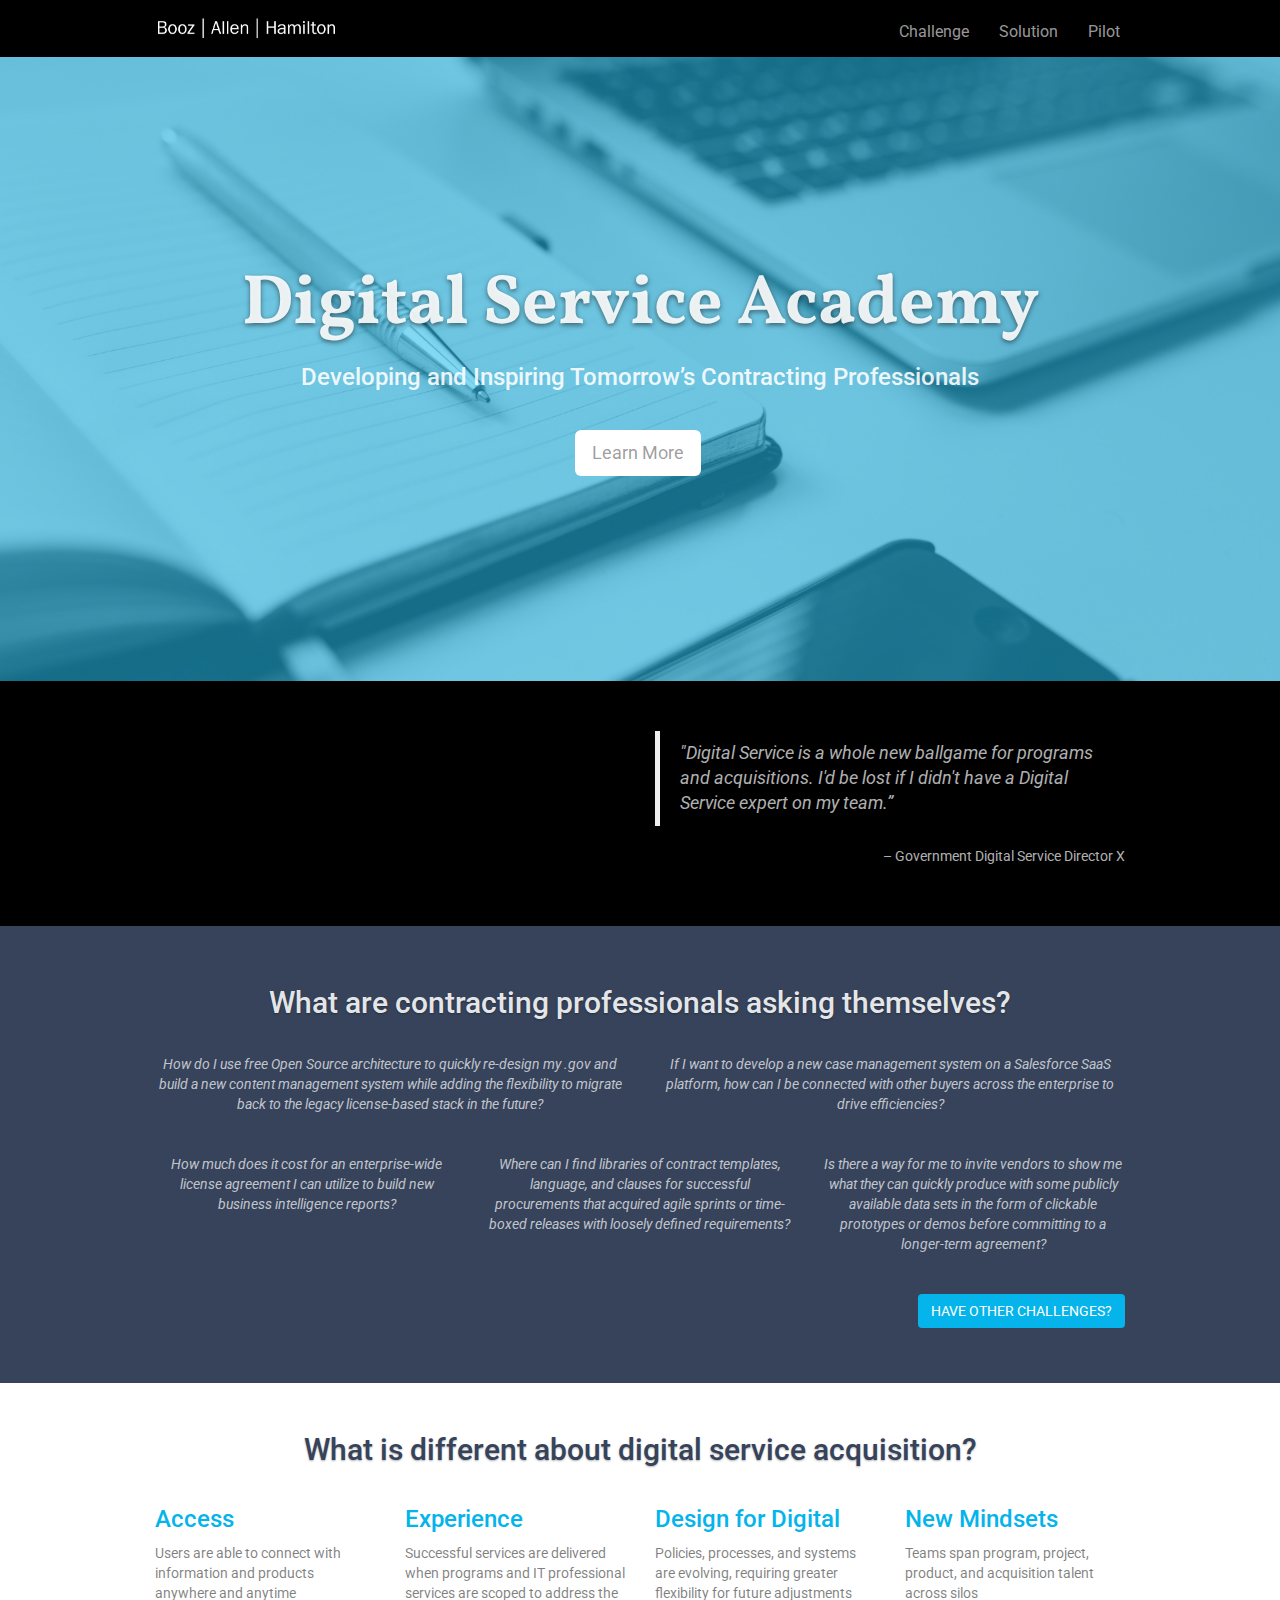
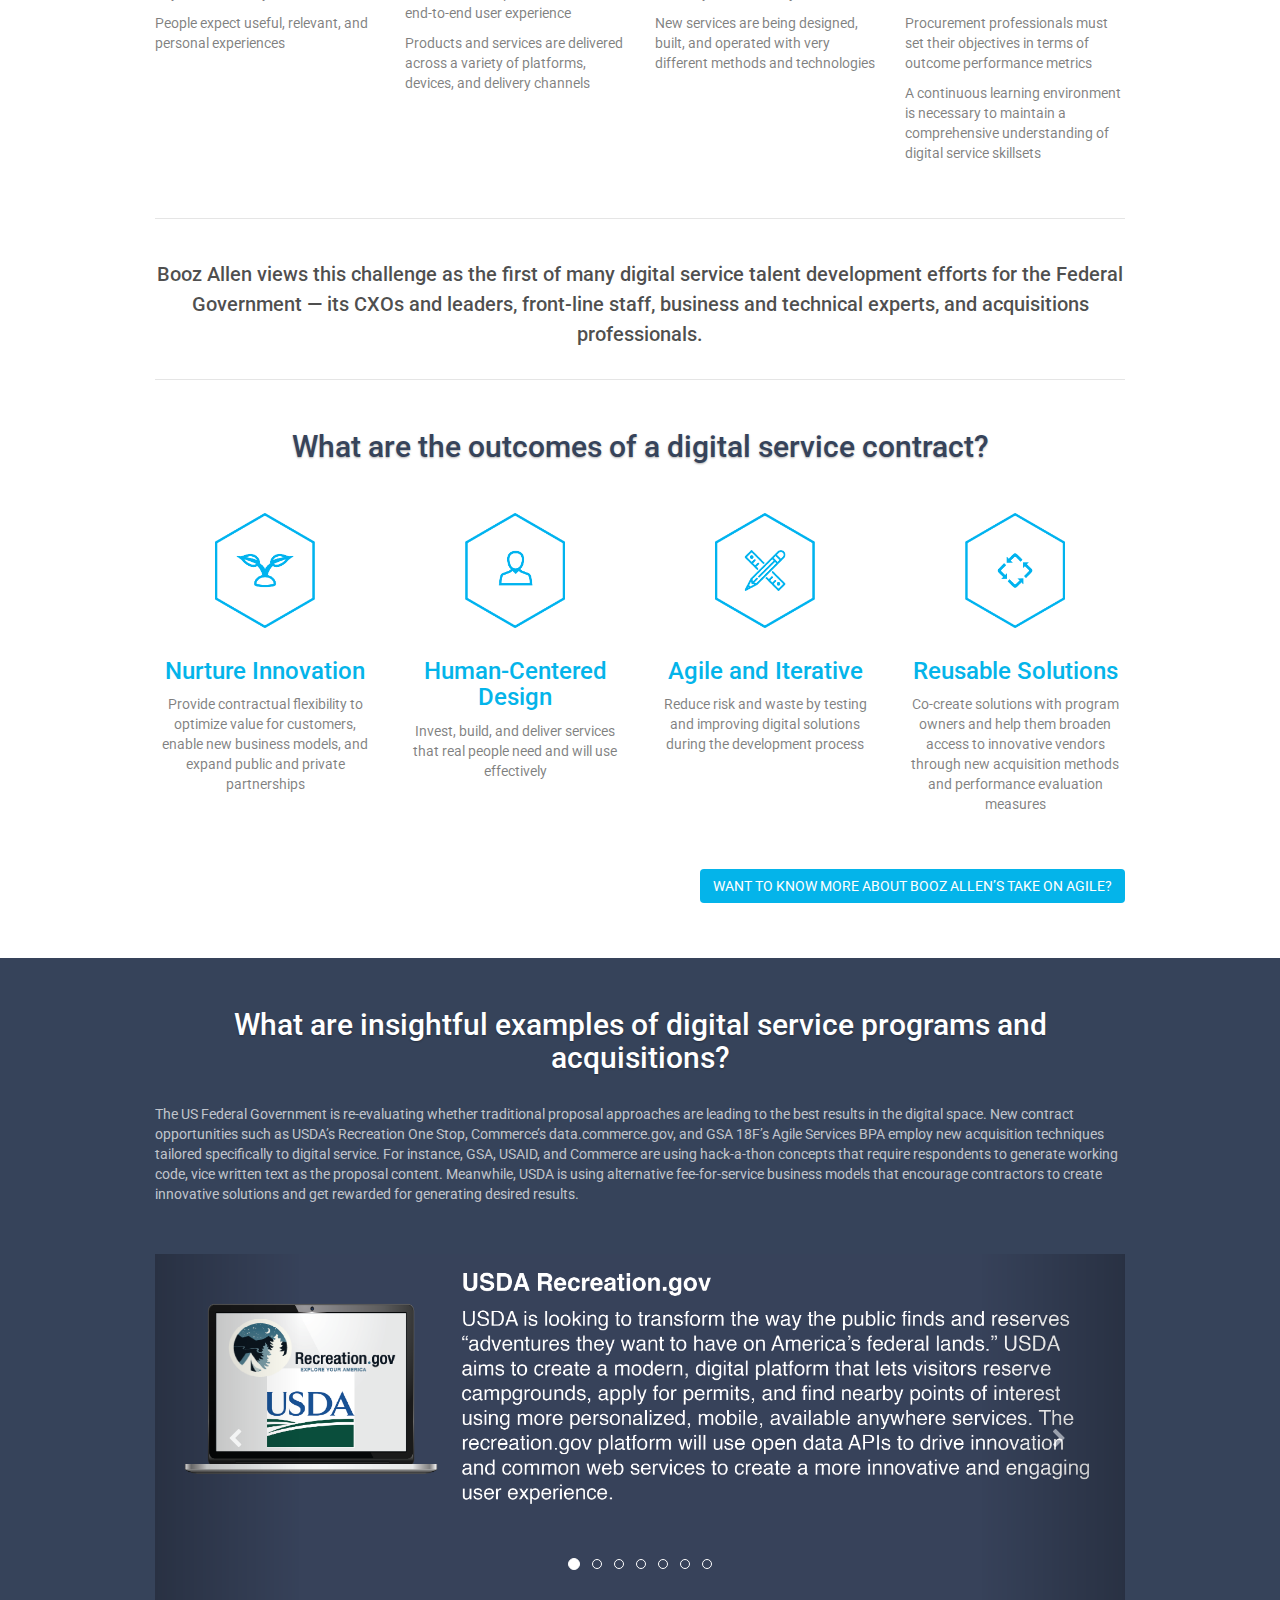
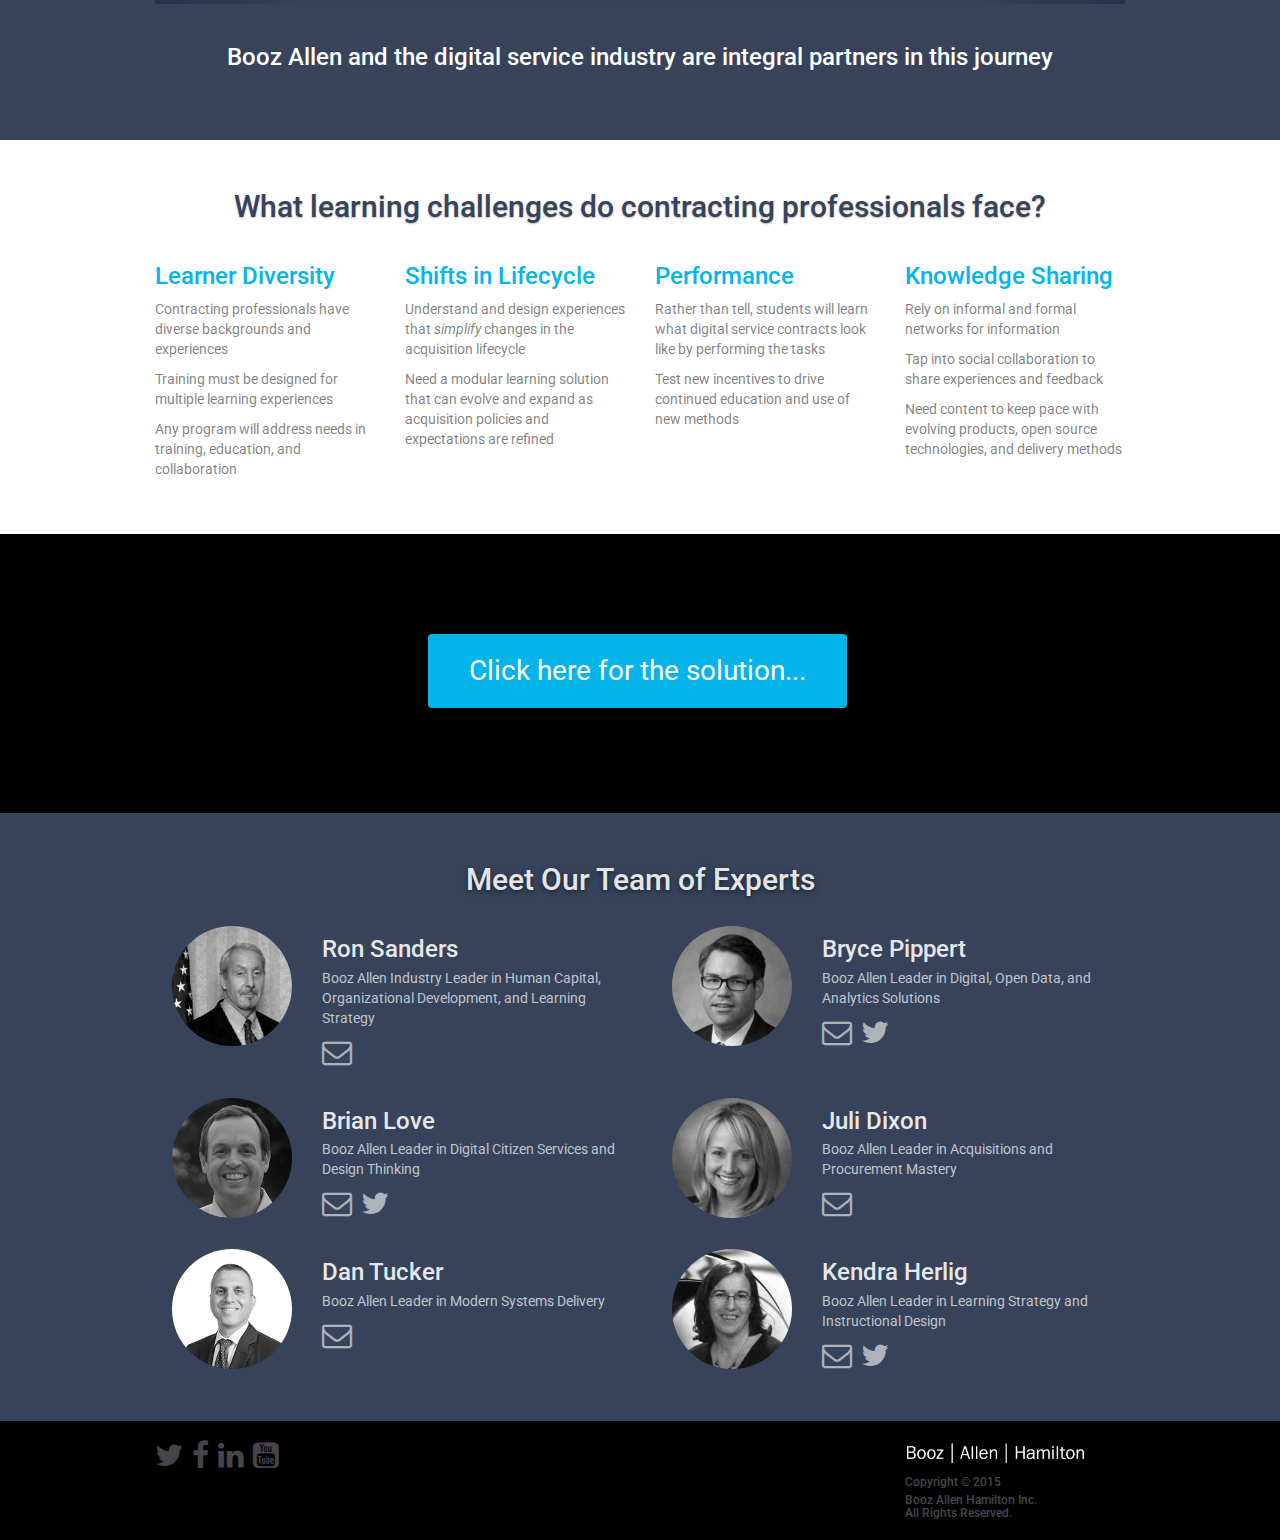
==== index.html @ 26b8531f "initial site upload" ====
<!doctype html>
<html>
<head>
    <meta charset="utf-8">
    <meta name="keywords" content="">
    <meta name="description" content="">
    <link rel="shortcut icon" type="image/png" href="favicon.png" />
    <meta name="viewport" content="width=device-width, initial-scale=1, user-scalable=0">
    <link rel="stylesheet" type="text/css" href="./css/bootstrap.css">
    <link rel="stylesheet" id="ppstyle" type="text/css" href="style.css">
    <link rel='stylesheet' href='./css/font-awesome.min.css'/><link href='http://fonts.googleapis.com/css?family=Roboto&subset=latin,latin-ext' rel='stylesheet' type='text/css'>
<link href='http://fonts.googleapis.com/css?family=Vollkorn&subset=latin,latin-ext' rel='stylesheet' type='text/css'>
    <script src="./js/jquery-2.1.0.min.js"></script>
    <script src="./js/bootstrap.js"></script>
    <script src="./js/blocs.js"></script>
    
    <title>Digital Academy_V11 - Digital Academy</title>
</head>
<body>
<!-- Main container -->
<div class="page-container">
    <!-- Navigation Bloc --><div class="bloc bgc-black d-bloc" id="nav-bloc">
	<div class="container">
		<nav class="navbar row">
			<div class="navbar-header">
				<a class="navbar-brand" href="index.html"><img src="img/booz-allen-logo.png" height="25px" /></a>
				<button id="nav-toggle" type="button" class="ui-navbar-toggle navbar-toggle" data-toggle="collapse" data-target=".navbar-1">
					<span class="sr-only">Toggle navigation</span><span class="icon-bar"></span><span class="icon-bar"></span><span class="icon-bar"></span>
				</button>
			</div>
			<div class="collapse navbar-collapse navbar-1">
				<ul class="site-navigation nav navbar-nav">
					<li>
						<a href="index.html">Challenge</a>
					</li>
					<li>
						<a href="solution.html">Solution</a>
					</li>
					<li>
						<a href="pilot.html">Pilot</a>
					</li>
				</ul>
			</div>
		</nav>
	</div>
</div><!-- Navigation Bloc END --><!-- home-hero --><div class="bloc b-parallax bgc-black bg-course-blue3 d-bloc" id="home-hero">
	<div class="container bloc-xxl">
		<div class="row">
			<div class="col-sm-12">
				<h1 class="mg-md text-center  lg-shadow">
					Digital Service Academy
				</h1>
				<h3 class="text-center mg-lg">
					Developing and Inspiring Tomorrow&rsquo;s Contracting Professionals
				</h3>
				<div class="text-center">
					<a class="btn   btn-lg btn-white" onclick="scrollToTarget('#main-one')">Learn More</a>
				</div>
			</div>
		</div>
	</div>
</div><!-- home-hero END --><!-- bloc-2 --><div class="bloc bgc-black d-bloc" id="bloc-2">
	<div class="container bloc-md">
		<div class="row">
			<div class="col-sm-6">
				<p class="text-left text-center">
				</p>
			</div>
			<div class="col-sm-6">
				<blockquote>
					<p class="text-left">
						<i>"Digital Service is a whole new ballgame for programs and acquisitions. I'd be lost if I didn't have a Digital Service expert on my team.”</i>
					</p>
				</blockquote>
				<p class="text-left text-right">
					– Government Digital Service Director X
				</p>
			</div>
		</div>
	</div>
</div><!-- bloc-2 END --><!-- main-one --><div class="bloc bgc-charcoal d-bloc" id="main-one">
	<div class="container bloc-md">
		<div class="row">
			<div class="col-sm-12">
				<h2 class="text-center sm-shadow mg-sm">
					What are contracting professionals asking themselves?
				</h2>
			</div>
		</div>
		<div class="row voffset">
			<div class="col-sm-6">
				<p class="text-center">
					<i>How do I use free Open Source architecture to quickly re-design my .gov and build a new content management system while adding the flexibility to migrate back to the legacy license-based stack in the future?</i>
				</p>
			</div>
			<div class="col-sm-6">
				<p class="text-center">
					<i>If I want to develop a new case management system on a Salesforce SaaS platform, how can I be connected with other buyers across the enterprise to drive efficiencies?</i>
				</p>
			</div>
		</div>
		<div class="row voffset">
			<div class="col-sm-4">
				<p class="text-center">
					<i>How much does it cost for an enterprise-wide license agreement I can utilize to build new business intelligence reports?</i>
				</p>
			</div>
			<div class="col-sm-4">
				<p class="text-center">
					<i>Where can I find libraries of contract templates, language, and clauses for successful procurements that acquired agile sprints or time-boxed releases with loosely defined requirements?</i>
				</p>
			</div>
			<div class="col-sm-4">
				<p class="text-center">
					<i>Is there a way for me to invite vendors to show me what they can quickly produce with some publicly available data sets in the form of clickable prototypes or demos before committing to a longer-term agreement?</i>
				</p>
			</div>
		</div>
		<div class="row voffset">
			<div class="col-sm-12">
				<a href="http://www.post.com/" class="btn  pull-right btn-cyan-process" data-placement="top" data-toggle="tooltip" title="Submit them here!" target="_blank">HAVE OTHER CHALLENGES?</a>
			</div>
		</div>
	</div>
</div><!-- main-one END --><!-- bloc-4 --><div class="bloc bgc-white l-bloc" id="bloc-4">
	<div class="container bloc-md">
		<div class="row">
			<div class="col-sm-12">
				<h2 class="text-center tc-charcoal sm-shadow mg-clear">
					What is different about digital service acquisition?
				</h2>
			</div>
		</div>
		<div class="row voffset">
			<div class="col-sm-3">
				<h3 class="tc-cyan-process mg-sm">
					Access
				</h3>
				<p class="mg-sm">
					Users are able to connect with information and products anywhere and anytime
				</p>
				<p class="mg-sm">
					People expect useful, relevant, and personal experiences
				</p>
			</div>
			<div class="col-sm-3">
				<h3 class="tc-cyan-process mg-sm">
					Experience
				</h3>
				<p class="mg-sm">
					Successful services are delivered when programs and IT professional services are scoped to address the end-to-end user experience
				</p>
				<p class="mg-sm">
					Products and services are delivered across a variety of platforms, devices, and delivery channels
				</p>
			</div>
			<div class="col-sm-3">
				<h3 class="tc-cyan-process mg-sm">
					Design for Digital
				</h3>
				<p class="mg-sm">
					Policies, processes, and systems are evolving, requiring greater flexibility for future adjustments
				</p>
				<p class="mg-sm">
					New services are being designed, built, and operated with very different methods and technologies
				</p>
			</div>
			<div class="col-sm-3">
				<h3 class="tc-cyan-process mg-sm">
					New Mindsets
				</h3>
				<p class="mg-sm">
					Teams span program, project, product, and acquisition talent across silos
				</p>
				<p class="mg-sm">
					Procurement professionals must set their objectives in terms of outcome performance metrics
				</p>
				<p class="mg-sm">
					A continuous learning environment is necessary to maintain a comprehensive understanding of digital service skillsets
				</p>
			</div>
		</div>
	</div>
</div><!-- bloc-4 END --><!-- bloc-5 --><div class="bloc bgc-white l-bloc" id="bloc-5">
	<div class="container b-divider bloc-sm">
		<div class="row">
			<div class="col-sm-12">
				<h3 class="text-center ">
					Booz Allen views this challenge as the first of many digital service talent development efforts for the Federal Government — its CXOs and leaders, front-line staff, business and technical experts, and acquisitions professionals.
				</h3>
			</div>
		</div>
	</div>
</div><!-- bloc-5 END --><!-- bloc-6 --><div class="bloc l-bloc bgc-white" id="bloc-6">
	<div class="container bloc-md">
		<div class="row">
			<div class="col-sm-12">
				<h2 class="text-center sm-shadow mg-clear tc-charcoal">
					What are the outcomes of a digital service contract?
				</h2>
			</div>
		</div>
		<div class="row voffset-md">
			<div class="col-sm-3">
				<img src="img/icon_outcomes-01.png" class="img-responsive center-block mg-md" width="100px" />
				<h3 class="tc-cyan-process mg-sm text-left text-center">
					Nurture Innovation
				</h3>
				<p class="text-left text-center mg-sm">
					Provide contractual flexibility to optimize value for customers, enable new business models, and expand public and private partnerships
				</p>
			</div>
			<div class="col-sm-3">
				<img src="img/icon_outcomes-02.png" class="img-responsive center-block mg-md" width="100px" />
				<h3 class="tc-cyan-process mg-sm text-center">
					Human-Centered Design
				</h3>
				<p class="text-left text-center mg-sm">
					Invest, build, and deliver services that real people need and will use effectively
				</p>
			</div>
			<div class="col-sm-3">
				<img src="img/icon_outcomes-03.png" class="img-responsive center-block mg-md" width="100px" />
				<h3 class="tc-cyan-process mg-sm text-center">
					Agile and Iterative
				</h3>
				<p class="text-left text-center mg-sm">
					Reduce risk and waste by testing and improving digital solutions during the development process
				</p>
			</div>
			<div class="col-sm-3">
				<img src="img/icon_outcomes-04.png" class="img-responsive center-block mg-md" width="100px" />
				<h3 class="tc-cyan-process mg-sm text-center">
					Reusable Solutions
				</h3>
				<p class="text-left text-center mg-sm">
					Co-create solutions with program owners and help them broaden access to innovative vendors through new acquisition methods and performance evaluation measures
				</p>
			</div>
		</div>
		<div class="row voffset-md voffset">
			<div class="col-sm-12">
				<a href="https://github.com/booz-allen-hamilton/Agile-In-Government-Viewpoint/blob/master/Agile-in-Government-Viewpoint.pdf" class="btn  pull-right btn-cyan-process" data-placement="top" data-toggle="tooltip" title="Submit them here!" target="_blank">WANT TO KNOW MORE ABOUT BOOZ ALLEN&rsquo;S TAKE ON AGILE?</a>
			</div>
		</div>
	</div>
</div><!-- bloc-6 END --><!-- bloc-7 --><div class="bloc bgc-charcoal d-bloc" id="bloc-7">
	<div class="container">
		<div class="row voffset-md">
			<div class="col-sm-12">
				<h2 class="text-center sm-shadow mg-clear tc-white">
					What are insightful examples of digital service programs and acquisitions?
				</h2>
			</div>
		</div>
		<div class="row voffset">
			<div class="col-sm-12">
				<p class="mg-clear">
					The US Federal Government is re-evaluating whether traditional proposal approaches are leading to the best results in the digital space. New contract opportunities such as USDA&rsquo;s Recreation One Stop, Commerce&rsquo;s data.commerce.gov, and GSA 18F&rsquo;s Agile Services BPA employ new acquisition techniques tailored specifically to digital service. For instance, GSA, USAID, and Commerce are using hack-a-thon concepts that require respondents to generate working code, vice written text as the proposal content. Meanwhile, USDA is using alternative fee-for-service business models that encourage contractors to create innovative solutions and get rewarded for generating desired results.
				</p>
			</div>
		</div>
	</div>
</div><!-- bloc-7 END --><!-- bloc-8 --><div class="bloc bgc-charcoal d-bloc" id="bloc-8">
	<div class="container bloc-md">
		<div class="row">
			<div class="col-sm-12">
				<div id="carousel-2" class="carousel slide" data-ride="carousel">
					<ol class="carousel-indicators">
						<li data-target="#carousel-2" data-slide-to="0" class="active">
						</li>
						<li data-target="#carousel-2" data-slide-to="1">
						</li>
						<li data-target="#carousel-2" data-slide-to="2">
						</li>
						<li data-target="#carousel-2" data-slide-to="3">
						</li>
						<li data-target="#carousel-2" data-slide-to="4">
						</li>
						<li data-target="#carousel-2" data-slide-to="5">
						</li>
						<li data-target="#carousel-2" data-slide-to="6">
						</li>
					</ol>
					<div class="carousel-inner">
						<div class="item active">
							<img src="img/carousel_06-22-15_NEW_final-01.png" />
							<div class="carousel-caption">
							</div>
						</div>
						<div class="item">
							<img src="img/carousel_06-22-15_NEW_final-03.png" />
							<div class="carousel-caption">
							</div>
						</div>
						<div class="item">
							<img src="img/carousel_06-22-15_NEW_final-06.png" />
							<div class="carousel-caption">
							</div>
						</div>
						<div class="item">
							<img src="img/carousel_06-22-15_NEW_final-04.png" />
							<div class="carousel-caption">
							</div>
						</div>
						<div class="item">
							<img src="img/carousel_06-22-15_NEW_final-02.png" />
							<div class="carousel-caption">
							</div>
						</div>
						<div class="item">
							<img src="img/carousel_06-22-15_NEW_final-05.png" />
							<div class="carousel-caption">
							</div>
						</div>
						<div class="item">
							<img src="img/carousel_06-22-15_NEW_final-07.png" />
							<div class="carousel-caption">
							</div>
						</div>
					</div><a class="left carousel-control" href="#carousel-2" role="button" data-slide="prev"><span class="fa fa-chevron-left"></span><span class="sr-only">Previous</span></a><a class="right carousel-control" href="#carousel-2" role="button" data-slide="next"><span class="fa fa-chevron-right"></span><span class="sr-only">Next</span></a>
				</div>
			</div>
		</div>
		<div class="row voffset">
			<div class="col-sm-12">
				<h3 class="text-center mg-md tc-white">
					Booz Allen and the digital service industry are integral partners in this journey
				</h3>
			</div>
		</div>
	</div>
</div><!-- bloc-8 END --><!-- bloc-9 --><div class="bloc bgc-white l-bloc" id="bloc-9">
	<div class="container bloc-md">
		<div class="row">
			<div class="col-sm-12">
				<h2 class="text-center tc-charcoal mg-clear sm-shadow">
					What learning challenges do contracting professionals face?
				</h2>
			</div>
		</div>
		<div class="row voffset">
			<div class="col-sm-3">
				<h3 class="tc-cyan-process mg-sm">
					Learner Diversity
				</h3>
				<p class="mg-sm">
					Contracting professionals have diverse backgrounds and experiences
				</p>
				<p class="mg-sm">
					Training must be designed for multiple learning experiences
				</p>
				<p class="mg-sm">
					Any program will address needs in training, education, and collaboration
				</p>
			</div>
			<div class="col-sm-3">
				<h3 class="tc-cyan-process mg-sm">
					Shifts in Lifecycle
				</h3>
				<p class="mg-sm">
					Understand and design experiences that <i>simplify</i> changes in the acquisition lifecycle
				</p>
				<p class="mg-sm">
					Need a modular learning solution that can evolve and expand as acquisition policies and expectations are refined
				</p>
			</div>
			<div class="col-sm-3">
				<h3 class="tc-cyan-process mg-sm">
					Performance
				</h3>
				<p class="mg-sm">
					Rather than tell, students will learn what digital service contracts look like by performing the tasks
				</p>
				<p class="mg-sm">
					Test new incentives to drive continued education and use of new methods
				</p>
			</div>
			<div class="col-sm-3">
				<h3 class="tc-cyan-process mg-sm">
					Knowledge Sharing
				</h3>
				<p class="mg-sm">
					Rely on informal and formal networks for information
				</p>
				<p class="mg-sm">
					Tap into social collaboration to share experiences and feedback
				</p>
				<p class="mg-sm">
					Need content to keep pace with evolving products, open source technologies, and delivery methods
				</p>
			</div>
		</div>
	</div>
</div><!-- bloc-9 END --><!-- cta --><div class="bloc bgc-black d-bloc" id="cta">
	<div class="container bloc-lg">
		<div class="row">
			<div class="col-sm-12">
				<div class="text-center">
					<a href="solution.html" class="btn   btn-xl btn-cyan-process">Click here for the solution...</a>
				</div>
			</div>
		</div>
	</div>
</div><!-- cta END --><!-- contacts --><div class="bloc bgc-charcoal d-bloc" id="contacts">
	<div class="container bloc-md">
		<div class="row">
			<div class="col-sm-12">
				<h2 class="text-center mg-clear lg-shadow">
					Meet Our Team of Experts
				</h2>
			</div>
		</div>
		<div class="row voffset">
			<div class="col-sm-2">
				<img src="img/Ron.jpg" class="img-responsive img-circle pull-right" width="120px" />
			</div>
			<div class="col-sm-4">
				<h3 class="mg-sm">
					Ron Sanders
				</h3>
				<p>
					Booz Allen Industry Leader in Human Capital, Organizational Development, and Learning Strategy
				</p> <a href="mailto:sanders_ron@bah.com" target="_blank"><span class="fa fa-envelope-o icon icon-mail icon-md pull-left"></span></a>
			</div>
			<div class="col-sm-2">
				<img src="img/Bryce.jpg" class="img-responsive img-circle pull-right" width="120px" />
			</div>
			<div class="col-sm-4">
				<h3 class="mg-sm">
					Bryce Pippert
				</h3>
				<p>
					Booz Allen Leader in Digital, Open Data, and Analytics Solutions
				</p> <a href="mailto:pippert_bryce@bah.com" target="_blank"><span class="fa fa-envelope-o icon icon-mail icon-md pull-left"></span></a><a href="https://twitter.com/brycepippert" target="_blank"><span class="fa fa-twitter icon-md pull-left"></span></a>
			</div>
		</div>
		<div class="row voffset">
			<div class="col-sm-2">
				<img src="img/Brian.jpg" class="img-responsive img-circle pull-right" width="120px" />
			</div>
			<div class="col-sm-4">
				<h3 class="mg-sm">
					Brian Love
				</h3>
				<p>
					Booz Allen Leader in Digital Citizen Services and Design Thinking
				</p><a href="mailto:love_brian@bah.com" target="_blank"><span class="fa fa-envelope-o icon icon-mail icon-md pull-left"></span></a><a href="https://twitter.com/blovelax" target="_blank"><span class="fa fa-twitter icon-md pull-left"></span></a>
			</div>
			<div class="col-sm-2">
				<img src="img/Juli.jpg" class="img-responsive img-circle pull-right" width="120px" />
			</div>
			<div class="col-sm-4">
				<h3 class="mg-sm">
					Juli Dixon
				</h3>
				<p>
					Booz Allen Leader in Acquisitions and Procurement Mastery
				</p><a href="mailto:dixon_juli@bah.com" target="_blank"><span class="fa fa-envelope-o icon icon-mail icon-md pull-left"></span></a><a href="https://twitter.com/blovelax" target="_blank"></a>
			</div>
		</div>
		<div class="row voffset">
			<div class="col-sm-2">
				<img src="img/Dan.jpg" class="img-responsive img-circle pull-right" width="120px" />
			</div>
			<div class="col-sm-4">
				<h3 class="mg-sm">
					Dan Tucker
				</h3>
				<p>
					Booz Allen Leader in Modern Systems Delivery
				</p><a href="mailto:tucker_dan@bah.com" target="_blank"></a><a href="mailto:tucker_dan@bah.com" target="_blank"><span class="fa fa-envelope-o icon icon-mail icon-md pull-left"></span></a>
			</div>
			<div class="col-sm-2">
				<img src="img/Kendra.jpg" class="img-responsive img-circle pull-right" width="120px" />
			</div>
			<div class="col-sm-4">
				<h3 class="mg-sm">
					Kendra Herlig
				</h3>
				<p>
					Booz Allen Leader in Learning Strategy and Instructional Design
				</p><a href="mailto:herlig_kendra@bah.com" target="_blank"><span class="fa fa-envelope-o icon-md pull-left"></span></a><a href="https://twitter.com/kherlig/" target="_blank"><span class="fa fa-twitter icon-md pull-left"></span></a>
			</div>
		</div>
	</div>
</div><!-- contacts END --><!-- ScrollToTop Button --><a class="bloc-button btn btn-d scrollToTop" onclick="scrollToTarget('1')"><span class="fa fa-chevron-up"></span></a><!-- ScrollToTop Button END--><!-- Footer - footer --><div class="bloc bgc-black d-bloc" id="footer">
	<div class="container bloc-sm">
		<div class="row">
			<div class="col-sm-3">
				<a href="http://www.twitter.com/BoozAllen/" target="_blank"><span class="fa fa-twitter icon-md pull-left icon-outer-space"></span></a><a href="http://www.facebook.com/boozallen/" target="_blank"><span class="fa fa-facebook icon-md pull-left icon-outer-space"></span></a><a href="http://www.linkedin.com/companies/booz-allen-hamilton/custom?trk=copro_tab" target="_blank"><span class="fa fa-linkedin icon-md pull-left icon-outer-space"></span></a><a href="http://www.youtube.com/boozallen/" target="_blank"><span class="fa fa-youtube-square icon-md pull-left icon-outer-space"></span></a>
			</div>
			<div class="col-sm-3">
				<h3 class="mg-md">
				</h3>
			</div>
			<div class="col-sm-3">
				<h3 class="mg-md">
				</h3>
			</div>
			<div class="col-sm-3">
				<a href="http://www.boozallen.com/" target="_blank"><img src="img/booz-allen-logo.png" height="25px" /></a>
				<h6 class="text-left mg-sm tc-outer-space">
					Copyright © 2015
				</h6>
				<h6 class="text-left mg-clear tc-outer-space">
					Booz Allen Hamilton Inc.
				</h6>
				<h6 class="text-left mg-clear tc-outer-space">
					All Rights Reserved.
				</h6>
			</div>
		</div>
	</div>
</div><!-- Footer - footer END -->
</div>
<!-- Main container END -->

</body>
    
<!-- Google Analytics -->

<!-- Google Analytics END -->

</html>
---- style.css ----
/*-----------------------------------------------------------------------------------*/
/*	    Digital Academy_v11
/*      Built with Blocs
/*-----------------------------------------------------------------------------------*/

body{
	margin:0;
	padding:0;
    background:#FFF;
    overflow-x:hidden;
    -webkit-font-smoothing: antialiased;
}
a:hover{text-decoration: none; cursor:pointer;}

button{outline: none!important;} /* Prevent ugly blue glow on chrome and safari */


a{
	color:lor:#8EDDF5!important;
}
 a:hover{
	color:#000000!important;
	 text-decoration: none;
	 cursor:pointer;
}



/* Globals type styling */
 h1, h2, h3, h4, h5, h6, p, label, .btn, a{
	font-family:Roboto;
}


/* Site container width */

.container{
	max-width:970px;
}

/* = Blocs
-------------------------------------------------------------- */

.bloc{
	width:100%;
	clear:both;
	background: 50% 50% no-repeat;
	padding:0 50px;
	-webkit-background-size: cover;
	-moz-background-size: cover;
	-o-background-size: cover;
	background-size: cover;
}
.bloc .container{
	padding-left:0;
	padding-right:0;
}


/* Sizes */

.bloc-xxl{
	padding:200px 50px;
}
.bloc-lg{
	padding:100px 50px;
}
.bloc-md{
	padding:50px;
}
.bloc-sm{
	padding:20px 50px;
}


/* Background Effects */

.b-parallax{
	background-attachment:fixed;
}


/* Dark theme */

.d-bloc{
	color:rgba(255,255,255,.7);
}
.d-bloc button:hover{
	color:rgba(255,255,255,.9);
}
.d-bloc h1, .d-bloc h2, .d-bloc h3, .d-bloc h4,.d-bloc h5, .d-bloc h6, .d-bloc .ico{
	color:rgba(255,255,255,.9);
}
.d-bloc .icon-round,.d-bloc .icon-square,.d-bloc .icon-rounded,.d-bloc .icon-semi-rounded-a,.d-bloc .icon-semi-rounded-b{
	border-color:rgba(255,255,255,.9);
}
.d-bloc .divider-h span{
	border-color:rgba(255,255,255,.2);
}
.d-bloc a{
	color:rgba(255,255,255,.6);
}
.d-bloc a:hover{
	color:rgba(255,255,255,1);
}
.d-bloc .navbar-toggle .icon-bar{
	background:rgba(255,255,255,1);
}
.d-bloc .btn-wire,.d-bloc .btn-wire:hover{
	color:rgba(255,255,255,1);
	border-color:rgba(255,255,255,1);
}
.d-bloc .panel{
	color:rgba(0,0,0,.5);
}
.d-bloc .panel button:hover{
	color:rgba(0,0,0,.7);
}
.d-bloc .panel h1,.d-bloc .panel h2, .d-bloc .panel h3, .d-bloc .panel h4, .d-bloc .panel h5, .d-bloc .panel h6, .d-bloc .ico{
	color:rgba(0,0,0,.7);
}
.d-bloc .panel icon{
	border-color:rgba(0,0,0,.7);
}
.d-bloc .panel .divider-h span{
	border-color:rgba(0,0,0,.1);
}
.d-bloc .panel a{
	color:rgba(0,0,0,.6);
}
.d-bloc .panel a:hover{
	color:rgba(0,0,0,1);
}
.d-bloc .panel .btn-wire, .d-bloc .panel .btn-wire:hover{
	color:rgba(0,0,0,.7);
	border-color:rgba(0,0,0,.3);
}


/* Light theme */

.l-bloc{
	color:rgba(0,0,0,.5);
}
.l-bloc button:hover{
	color:rgba(0,0,0,.7);
}
.l-bloc h1,.l-bloc h2,.l-bloc h3,.l-bloc h4,.l-bloc h5, .l-bloc h6, .l-bloc .ico{
	color:rgba(0,0,0,.7);
}
.l-bloc .icon-round,.l-bloc .icon-square,.l-bloc .icon-rounded,.l-bloc .icon-semi-rounded-a,.l-bloc .icon-semi-rounded-b{
	border-color:rgba(0,0,0,.7);
}
.l-bloc .divider-h span{
	border-color:rgba(0,0,0,.1);
}
.l-bloc a{
	color:rgba(0,0,0,.6);
}
.l-bloc a:hover{
	color:rgba(0,0,0,1);
}
.l-bloc .navbar-toggle .icon-bar{
	color:rgba(0,0,0,.6);
}
.l-bloc .btn-wire, .l-bloc .btn-wire:hover{
	color:rgba(0,0,0,.7);
	border-color:rgba(0,0,0,.3);
}

/* Row Margin Offsets */

.voffset{
	margin-top:30px;
}
.voffset-md{
	margin-top:50px;
}
/* Dividers */

.b-divider{
	border-top:1px solid rgba(0,0,0,.1);
	border-bottom:1px solid rgba(0,0,0,.1);
}

/* Bloc text custom styling */

#home-hero h1{
	font-size: 70px;
	font-weight: 700;
	font-family: Vollkorn;
}
#bloc-5 h3{
	font-size: 20px;
	line-height: 30px;
}
#bloc-12 h1{
	font-size: 70px;
	font-weight: 700;
	font-family: Vollkorn;
}
#main-one h4{
	line-height: 22px;
}
#main-one h3{
	line-height: 30px;
}
#main-one p{
	font-size: 14px;
	line-height: 20px;
}
#bloc-14 p{
	font-size: 14px;
	line-height: 20px;
}
#bloc-16 p{
	font-size: 14px;
	line-height: 20px;
}
#bloc-18 p{
	font-size: 14px;
	line-height: 20px;
}
#bloc-21 h5{
	line-height: 20px;
}
#bloc-21 p{
	font-size: 12px;
}
#bloc-23 p{
	font-size: 14px;
	line-height: 20px;
}
#bloc-29 p{
	font-size: 14px;
	line-height: 20px;
}
#bloc-29 h4{
	font-size: 14px;
	line-height: 20px;
}
#bloc-30 h5{
	line-height: 20px;
}
#bloc-30 p{
	font-size: 11px;
	line-height: 12px;
}
#bloc-31 h4{
	font-size: 14px;
	line-height: 20px;
}

/* = NavBar
-------------------------------------------------------------- */

.navbar{
	margin-bottom: 0;
}
.navbar-brand{
	height:auto;
	padding:15px 15px;
	font-size:25px!important;
	font-weight:normal;
	font-weight:600;
}
.navbar-brand img{
	max-height: 200px;
	margin: 0 5px 0 0;
	display:inline;
}
.navbar-brand{
	padding: 15px 15px;
}
.navbar .nav{
	padding-top: 2px;
	margin-right: -16px;
	float:right;
	z-index:1;
}
.nav > li{
	float:left;
	margin-top:4px;
	font-size:16px;
}
.navbar-nav .open .dropdown-menu > li > a{
	text-align: inherit;
}
.nav > li a:hover, .nav > li a:focus{
	background:transparent;
}
.navbar-toggle{
	margin: 10px 10px 0 0;
	border: 0px;
}
.navbar-toggle:hover{
	background:transparent!important;
}
.navbar-toggle .icon-bar{
	background-color: rgba(0,0,0,.5);
	width: 26px;
}
 /* Inverted navbar */

.nav-invert .navbar .nav{
	float:left;
}
.nav-invert .navbar-header, .nav-invert .navbar-brand{
	float:right;
}
@media (min-width: 768px){
	.site-navigation{
		position:absolute;
		top:50%;
		right:20px;
		transform:translate(0, -50%);
		-webkit-transform:translateY(-50%);
	}
	.nav-invert .site-navigation{
		left:20px;
		right:0;
	}
	.nav-center{
		text-align:center;
	}
	.nav-center .navbar-header{
		width:100%;
	}
	.nav-center .navbar-header, .nav-center .navbar-brand, .nav-center .nav > li{
		float: none;
		display:inline-block;
	}
	.nav-center .site-navigation{
		position:relative;
		width:100%;
		margin-top:20px;
	}
}
.nav > li > .dropdown a{
	background: none!important;
	display: block;
	padding: 10px 15px;
}

nav .caret{
	margin: 0 5px;
}

/* = Bric adjustment margins
-------------------------------------------------------------- */

.mg-clear{
	margin:0;
}
.mg-sm{
	margin-top:10px;
	margin-bottom:5px;
}
.mg-md{
	margin-top:10px;
	margin-bottom:20px;
}
.mg-lg{
	margin-top:10px;
	margin-bottom:40px;
}
img.mg-sm,img.mg-md,img.mg-lg{
	margin-top: 0;
}
img.mg-sm{
	margin-bottom:10px;
}
img.mg-md{
	margin-bottom:30px;
}
img.mg-lg{
	margin-bottom:50px;
}

/* = Buttons
-------------------------------------------------------------- */

.btn{
	margin: 0 5px 5px 0;
}
.btn.pull-right{
	margin: 0 0 5px 5px;
}
.btn-d,.btn-d:hover,.btn-d:focus{
	color:#FFF!important;
	background:rgba(0,0,0,.3);
}

/* Prevent ugly blue glow on chrome and safari */
button{
	outline: none!important;
}

.btn-xl{
	padding: 16px 40px;
	font-size: 28px;
}
.a-btn{
	padding: 6px 10px 6px 0;
	line-height: 1.42857143;
	display:inline-block;
}
.text-center .a-btn{
	padding: 6px 0;
}
.a-block{
	width:100%;
	text-align: left;
}
.dropdown a .caret{
	margin:0 0 0 5px}
/* = Icons
-------------------------------------------------------------- */
.icon-md{
	font-size:30px!important;
}


/* = Text & Icon Styles
-------------------------------------------------------------- */
.sm-shadow{
	text-shadow:0 1px 2px rgba(0,0,0,.3);
}
.lg-shadow{
	text-shadow:0 2px 5px rgba(0,0,0,.5);
}
/* = Text Widths
-------------------------------------------------------------- */
.text-w-md{
	max-width:300px;
}
.text-w-lg{
	max-width:400px;
}
.text-center.text-w-sm, .text-center.text-w-md, .text-center.text-w-lg{
	margin-left: auto;
	margin-right: auto;
}


.panel-sq, .panel-sq .panel-heading, .panel-sq .panel-footer{
	border-radius:0;
}
.panel-rd{
	border-radius:30px;
}
.panel-rd .panel-heading{
	border-radius:29px 29px 0 0;
}
.panel-rd .panel-footer{
	border-radius:0 0 29px 29px;
}



/* iFrame */

iframe{
	border:0;
}
/* = Carousel
-------------------------------------------------------------- */

.carousel-control span{
	position: absolute;
	top: 50%;
	z-index: 5;
	display: inline-block;
}
.carousel-control{
	color:#FFF!important;
	text-shadow: none;
}
.carousel-indicators li{
	margin: 0 4px;
}
.carousel-indicators .active{
	margin: 0 4px -1px;
}


/* ScrollToTop button */

.scrollToTop{
	width:40px;
	height:40px;
	position:fixed;
	bottom:20px;
	right:20px;
	opacity: 0;
	z-index: 500;
	transition: all .3s ease-in-out;
}
.scrollToTop span{
	margin-top: 6px;
}
.showScrollTop{
	font-size: 14px;
	opacity: 1;
}

/* = Custom Colour Styling
-------------------------------------------------------------- */

/* Background colour styles */

.bgc-black{
	background-color:#000000;
}
.bgc-charcoal{
	background-color:#36435A;
}
.bgc-white{
	background-color:#ffffff;
}
/* Text colour styles */

.tc-charcoal{
	color:#36435A!important;
}
.tc-cyan-process{
	color:#04B4EA!important;
}
.tc-white{
	color:#ffffff!important;
}
.tc-black{
	color:#000000!important;
}
.tc-outer-space{
	color:#47454B!important;
	!important}/* Button colour styles */

.btn-white{
	background-color:#ffffff;
	color:rgba(0,0,0,.4)!important;
}
.btn-white:hover{
	background-color:#dedede;
	color:rgba(0,0,0,.4)!important;
}
.btn-cyan-process{
	background:#04B4EA;
	color:#FFFFFF!important;
}
.btn-cyan-process:hover{
	background:#0390bb;
	color:#FFFFFF!important;
}
/* Link colour styles */

.ltc-baby-blue{
	color:#8EDDF5!important;
}
.ltc-baby-blue:hover{
	color:#72b1c4!important;
}
/* Icon colour styles */

.icon-outer-space{
	color:#47454B!important;
	border-color:#47454B!important;
}

/* Bloc image backgrounds */

.bg-path-overlay{
	background-image:url("img/path-overlay.png");
}
.bg-course{
	background-image:url("img/course.jpeg");
}
.bg-course2{
	background-image:url("img/course2.jpeg");
}
.bg-course-blue3{
	background-image:url("img/course-blue3.jpg");
}
.bg-course2-blue3{
	background-image:url("img/course2-blue3.jpg");
}
.bg-pilot-blue3{
	background-image:url("img/pilot-blue3.jpg");
}



/* = Mobile adjustments 
-------------------------------------------------------------- */
@media (max-width: 768px)
{
    .container{width:100%;}
    .b-parallax{background-attachment:scroll;}
    .page-container, #hero-bloc{overflow-x: hidden;position: relative;} /* Prevent unwanted side scroll on mobile */  
}
@media (max-width: 767px)
{
    .page-container{
        overflow-x: hidden;
        position:relative;
    }
    h1,h2,h3,h4,h5,h6,p{
        padding-left:10px!important; 
        padding-right:10px!important; 
    }
    #hero-bloc h1{
        font-size:40px;
    }
    #hero-bloc h2{
        font-size:34px;
    }
    #hero-bloc h3{
        font-size:25px;
    }
    .bloc{
        padding-left: 0; 
        padding-right: 0;  
        -webkit-background-size: auto 200%;
        -moz-background-size: auto 200%;
        -o-background-size: auto 200%;
        background-size: auto 200%;
    }
    .bloc, .bloc .text-right{
        text-align: center!important;
    }
    .b-parallax{
        background-attachment:scroll;
    }
    
    .navbar .nav{
        padding-top: 0;
        border-top:1px solid rgba(0,0,0,.2);
        float:none!important;
    }
    .navbar.row{
        margin-left: 0;
        margin-right: 0;
    }
    .site-navigation{
	   position:inherit;
	   transform:none;
	   -webkit-transform:none;
	   -ms-transform:none;
    }  
    .nav > li{
        margin-top: 0;
        border-bottom:1px solid rgba(0,0,0,.1);
        background:rgba(0,0,0,.05);
        text-align: left;
        width:100%;
    }
    .nav > li:hover{
        background:rgba(0,0,0,.08);
    }
    #hero-bloc .navbar .nav{
        background:rgba(0,0,0,.8);
    }
    #hero-bloc .navbar .nav a{
        color:rgba(255,255,255,.6);
    }
    .hero{
        padding:50px 0;
    }
    .hero-nav{
        left:-1px;
        right:-1px;
    }
    .navbar-collapse{
        padding:0;
        overflow-x: hidden;
        -webkit-box-shadow: none;
        box-shadow: none;
    }
    .navbar-brand img{
        max-height: 40px;
        width:auto;
        margin: -10px 10px 0 0;    
    }
    .nav-invert .navbar-header{
        float: none;
        width:100%;
    }
    .nav-invert .navbar-toggle{
        float:left; 
    }
    .btn.pull-left, .btn.pull-right{
       float:none!important; 
    }
    .bloc-group .bloc{
         display:block;
         width:100%;
     }
    .bloc-tile-2 .container, .bloc-tile-3 .container, .bloc-tile-4 .container{
	   padding-left: 10px;
	   padding-right: 10px;
    }
    .bloc-xxl,.bloc-xl,.bloc-lg{
        padding: 40px 0;
    }
    .bloc-sm,.bloc-md{
        padding-left: 0; 
        padding-right: 0;
    }
    .a-block{
        text-align: center;
    }
    .btn-dwn{
       display:none; 
    }
    .voffset{
        margin-top:5px;
    }
    .voffset-md{
        margin-top:20px;
    }
    .voffset-lg{
        margin-top:30px;
    }
    form{
        padding:5px;
    }
    .col-xs-2, .col-sm-2, .col-md-2, .col-lg-2, .col-xs-3, .col-sm-3, .col-md-3, .col-lg-3, .col-xs-4, .col-sm-4, .col-md-4, .col-lg-4, .col-xs-5, .col-sm-5, .col-md-5, .col-lg-5, .col-xs-6, .col-sm-6, .col-md-6, .col-lg-6, .col-xs-7, .col-sm-7, .col-md-7, .col-lg-7, .col-xs-8, .col-sm-8, .col-md-8, .col-lg-8, .col-xs-9, .col-sm-9, .col-md-9, .col-lg-9, .col-xs-10, .col-sm-10, .col-md-10, .col-lg-10, .col-xs-11, .col-sm-11, .col-md-11, .col-lg-11, .col-xs-12, .col-sm-12, .col-md-12, .col-lg-12 {
        margin-top: 50px;
        margin-bottom: 50px;
    }
}
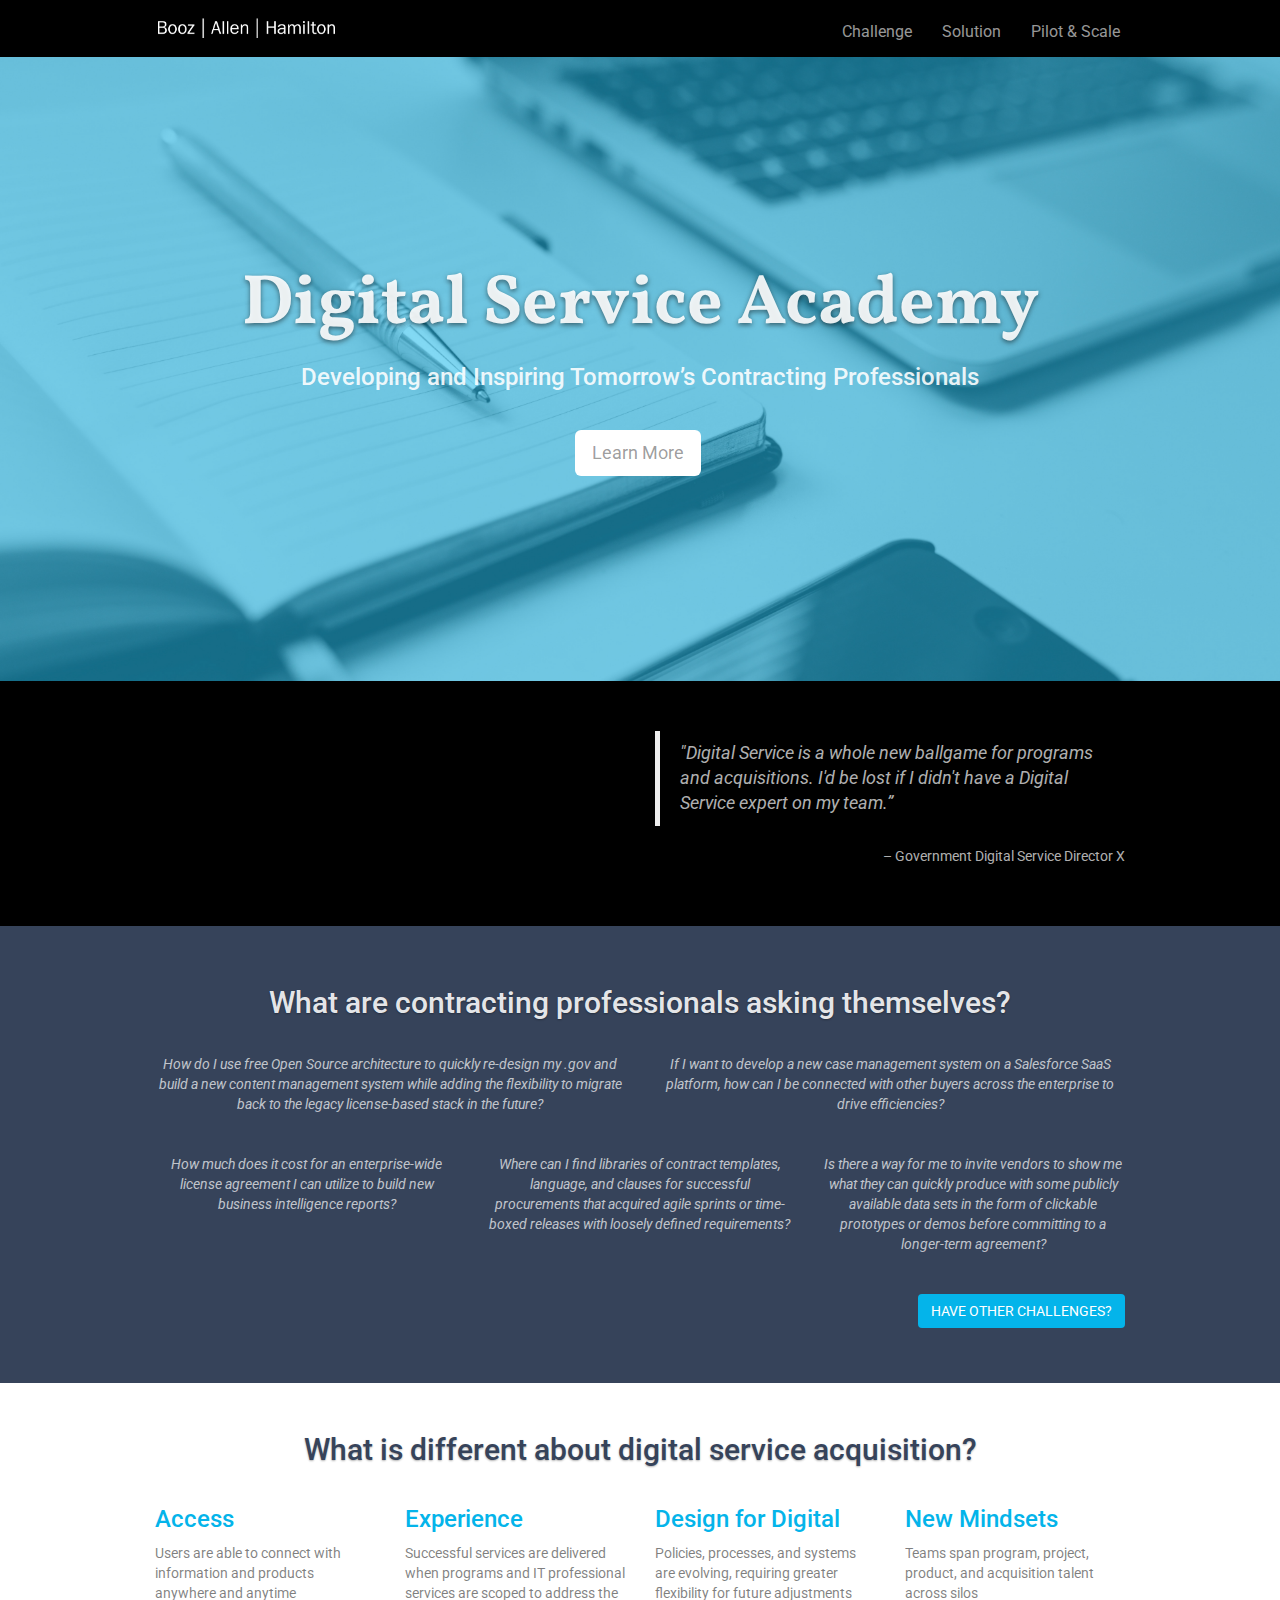
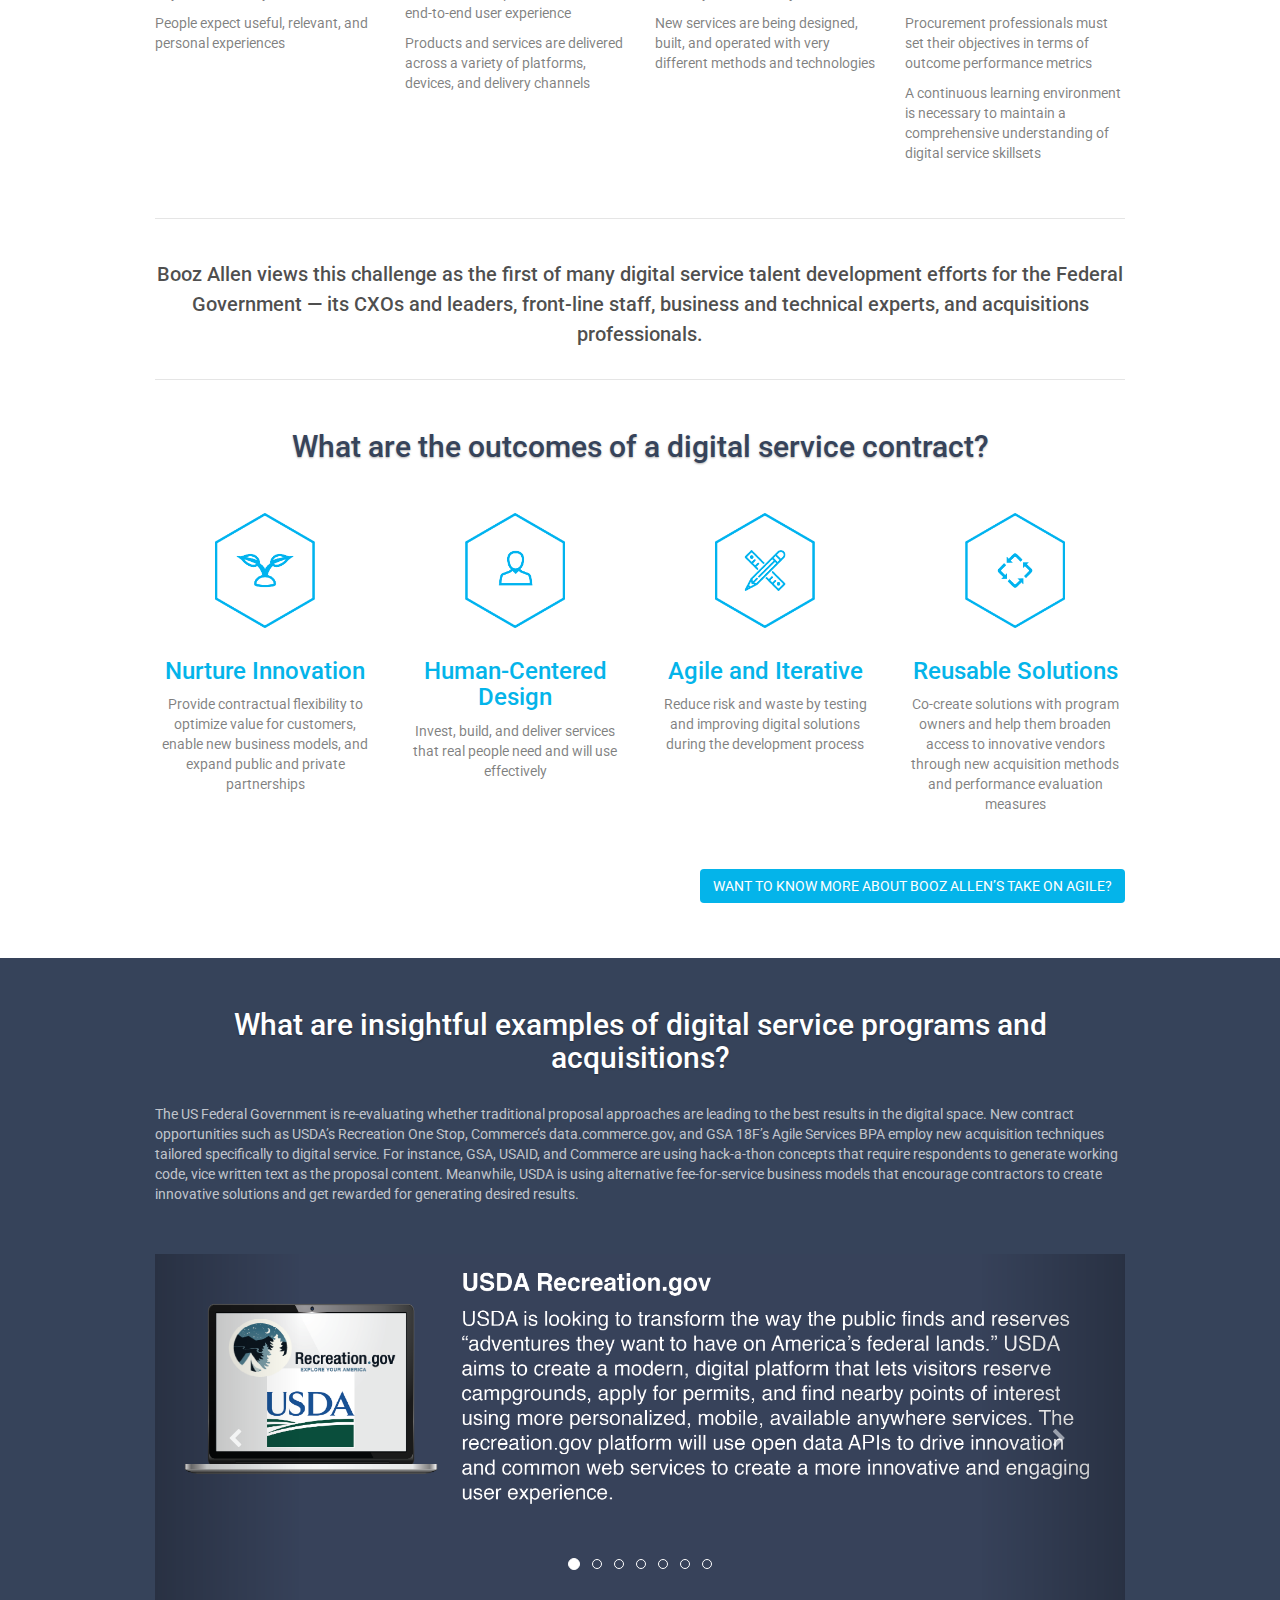
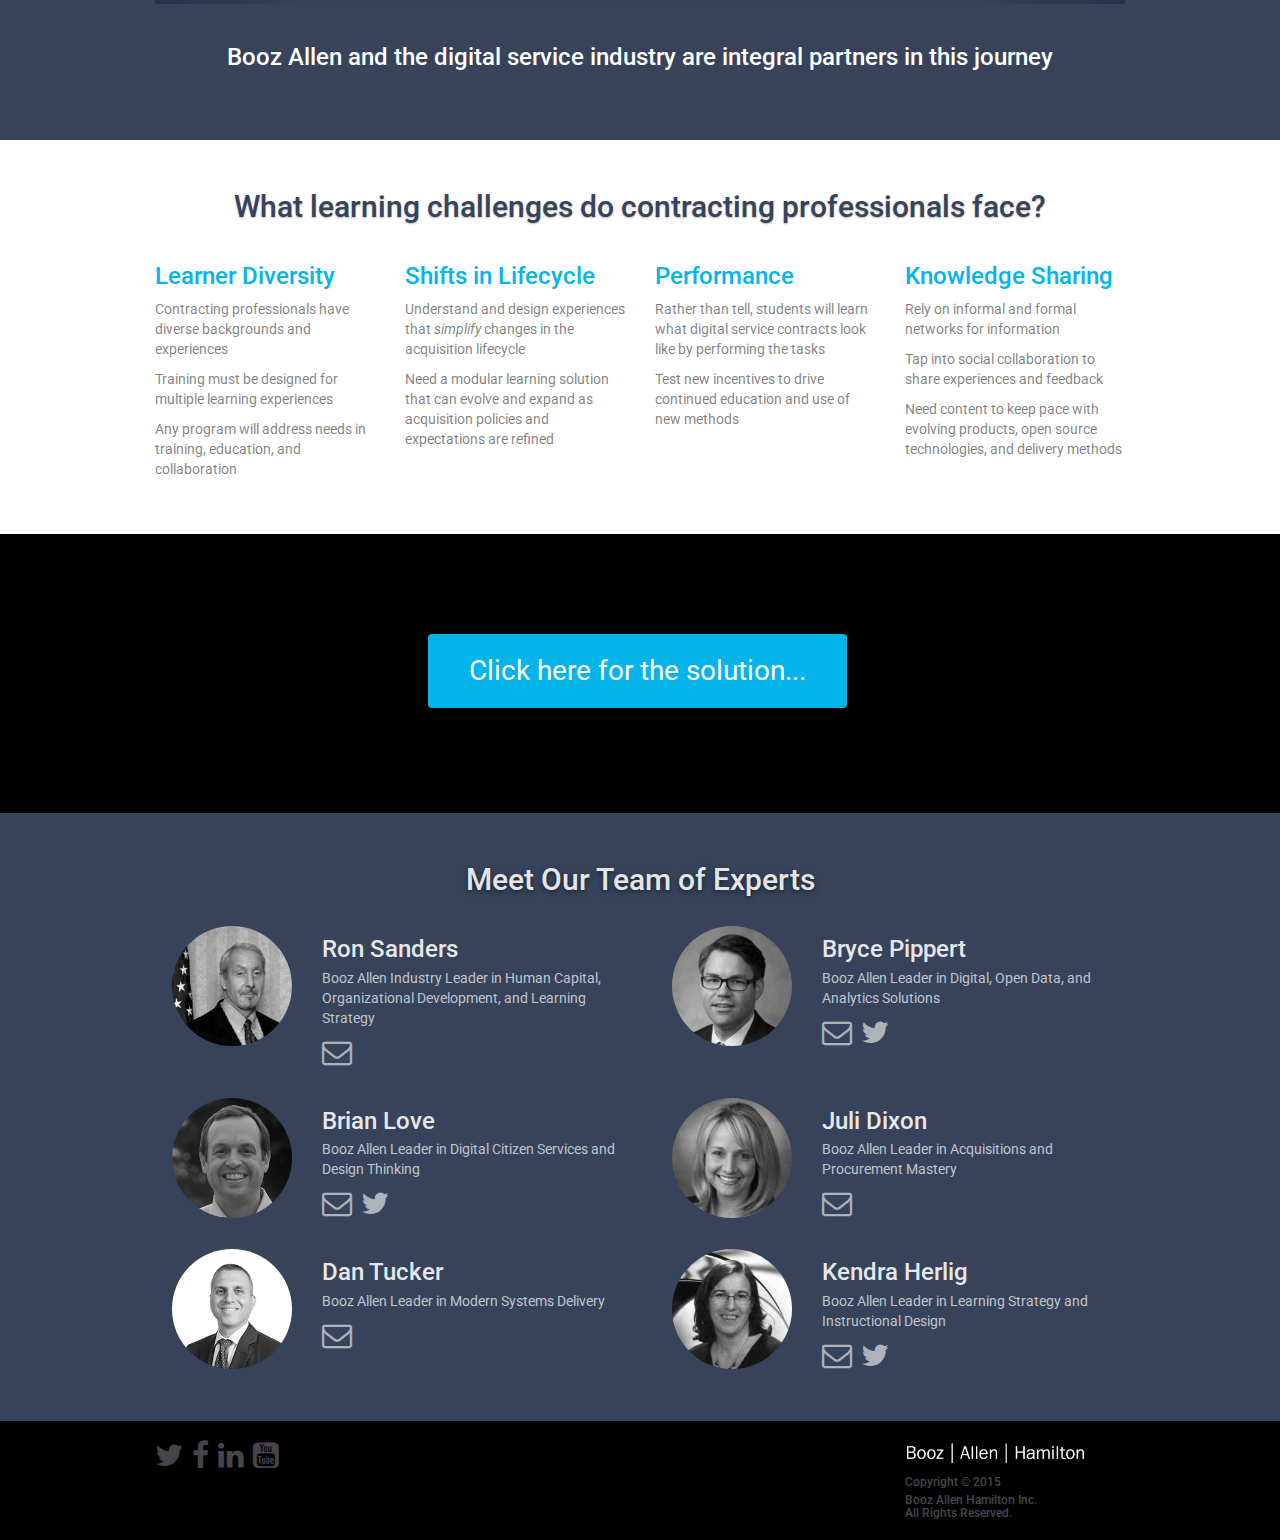
==== commit 8016b176: "update site titles and nav" ====
--- a/index.html
+++ b/index.html
@@ -1,581 +1,660 @@
 <!doctype html>
 <html>
+
 <head>
-    <meta charset="utf-8">
-    <meta name="keywords" content="">
-    <meta name="description" content="">
-    <link rel="shortcut icon" type="image/png" href="favicon.png" />
-    <meta name="viewport" content="width=device-width, initial-scale=1, user-scalable=0">
-    <link rel="stylesheet" type="text/css" href="./css/bootstrap.css">
-    <link rel="stylesheet" id="ppstyle" type="text/css" href="style.css">
-    <link rel='stylesheet' href='./css/font-awesome.min.css'/><link href='http://fonts.googleapis.com/css?family=Roboto&subset=latin,latin-ext' rel='stylesheet' type='text/css'>
-<link href='http://fonts.googleapis.com/css?family=Vollkorn&subset=latin,latin-ext' rel='stylesheet' type='text/css'>
-    <script src="./js/jquery-2.1.0.min.js"></script>
-    <script src="./js/bootstrap.js"></script>
-    <script src="./js/blocs.js"></script>
-    
-    <title>Digital Academy_V11 - Digital Academy</title>
+  <meta charset="utf-8">
+  <meta name="keywords" content="">
+  <meta name="description" content="">
+  <link rel="shortcut icon" type="image/png" href="favicon.png" />
+  <meta name="viewport" content="width=device-width, initial-scale=1, user-scalable=0">
+  <link rel="stylesheet" type="text/css" href="./css/bootstrap.css">
+  <link rel="stylesheet" id="ppstyle" type="text/css" href="style.css">
+  <link rel='stylesheet' href='./css/font-awesome.min.css' />
+  <link href='http://fonts.googleapis.com/css?family=Roboto&subset=latin,latin-ext' rel='stylesheet' type='text/css'>
+  <link href='http://fonts.googleapis.com/css?family=Vollkorn&subset=latin,latin-ext' rel='stylesheet' type='text/css'>
+  <script src="./js/jquery-2.1.0.min.js"></script>
+  <script src="./js/bootstrap.js"></script>
+  <script src="./js/blocs.js"></script>
+
+  <title>Digital Service Academy</title>
 </head>
+
 <body>
-<!-- Main container -->
-<div class="page-container">
-    -<!-- Navigation Bloc -->-<div class="bloc bgc-black d-bloc" id="nav-bloc">
-	<div class="container">
-		<nav class="navbar row">
-			<div class="navbar-header">
-				<a class="navbar-brand" href="index.html"><img src="img/booz-allen-logo.png" height="25px" /></a>
-				<button id="nav-toggle" type="button" class="ui-navbar-toggle navbar-toggle" data-toggle="collapse" data-target=".navbar-1">
-					<span class="sr-only">Toggle navigation</span><span class="icon-bar"></span><span class="icon-bar"></span><span class="icon-bar"></span>
-				</button>
-			</div>
-			<div class="collapse navbar-collapse navbar-1">
-				<ul class="site-navigation nav navbar-nav">
-					<li>
-						<a href="index.html">Challenge</a>
-					</li>
-					<li>
-						<a href="solution.html">Solution</a>
-					</li>
-					<li>
-						<a href="pilot.html">Pilot</a>
-					</li>
-				</ul>
-			</div>
-		</nav>
-	</div>
-</div>-<!-- Navigation Bloc END -->--<!-- home-hero -->-<div class="bloc b-parallax bgc-black bg-course-blue3 d-bloc" id="home-hero">
-	<div class="container bloc-xxl">
-		<div class="row">
-			<div class="col-sm-12">
-				<h1 class="mg-md text-center  lg-shadow">
-					Digital Service Academy
-				</h1>
-				<h3 class="text-center mg-lg">
-					Developing and Inspiring Tomorrow&rsquo;s Contracting Professionals
-				</h3>
-				<div class="text-center">
-					<a class="btn   btn-lg btn-white" onclick="scrollToTarget('#main-one')">Learn More</a>
-				</div>
-			</div>
-		</div>
-	</div>
-</div>-<!-- home-hero END -->--<!-- bloc-2 -->-<div class="bloc bgc-black d-bloc" id="bloc-2">
-	<div class="container bloc-md">
-		<div class="row">
-			<div class="col-sm-6">
-				<p class="text-left text-center">
-				</p>
-			</div>
-			<div class="col-sm-6">
-				<blockquote>
-					<p class="text-left">
-						<i>"Digital Service is a whole new ballgame for programs and acquisitions. I'd be lost if I didn't have a Digital Service expert on my team.”</i>
-					</p>
-				</blockquote>
-				<p class="text-left text-right">
-					– Government Digital Service Director X
-				</p>
-			</div>
-		</div>
-	</div>
-</div>-<!-- bloc-2 END -->--<!-- main-one -->-<div class="bloc bgc-charcoal d-bloc" id="main-one">
-	<div class="container bloc-md">
-		<div class="row">
-			<div class="col-sm-12">
-				<h2 class="text-center sm-shadow mg-sm">
-					What are contracting professionals asking themselves?
-				</h2>
-			</div>
-		</div>
-		<div class="row voffset">
-			<div class="col-sm-6">
-				<p class="text-center">
-					<i>How do I use free Open Source architecture to quickly re-design my .gov and build a new content management system while adding the flexibility to migrate back to the legacy license-based stack in the future?</i>
-				</p>
-			</div>
-			<div class="col-sm-6">
-				<p class="text-center">
-					<i>If I want to develop a new case management system on a Salesforce SaaS platform, how can I be connected with other buyers across the enterprise to drive efficiencies?</i>
-				</p>
-			</div>
-		</div>
-		<div class="row voffset">
-			<div class="col-sm-4">
-				<p class="text-center">
-					<i>How much does it cost for an enterprise-wide license agreement I can utilize to build new business intelligence reports?</i>
-				</p>
-			</div>
-			<div class="col-sm-4">
-				<p class="text-center">
-					<i>Where can I find libraries of contract templates, language, and clauses for successful procurements that acquired agile sprints or time-boxed releases with loosely defined requirements?</i>
-				</p>
-			</div>
-			<div class="col-sm-4">
-				<p class="text-center">
-					<i>Is there a way for me to invite vendors to show me what they can quickly produce with some publicly available data sets in the form of clickable prototypes or demos before committing to a longer-term agreement?</i>
-				</p>
-			</div>
-		</div>
-		<div class="row voffset">
-			<div class="col-sm-12">
-				<a href="http://www.post.com/" class="btn  pull-right btn-cyan-process" data-placement="top" data-toggle="tooltip" title="Submit them here!" target="_blank">HAVE OTHER CHALLENGES?</a>
-			</div>
-		</div>
-	</div>
-</div>-<!-- main-one END -->--<!-- bloc-4 -->-<div class="bloc bgc-white l-bloc" id="bloc-4">
-	<div class="container bloc-md">
-		<div class="row">
-			<div class="col-sm-12">
-				<h2 class="text-center tc-charcoal sm-shadow mg-clear">
-					What is different about digital service acquisition?
-				</h2>
-			</div>
-		</div>
-		<div class="row voffset">
-			<div class="col-sm-3">
-				<h3 class="tc-cyan-process mg-sm">
-					Access
-				</h3>
-				<p class="mg-sm">
-					Users are able to connect with information and products anywhere and anytime
-				</p>
-				<p class="mg-sm">
-					People expect useful, relevant, and personal experiences
-				</p>
-			</div>
-			<div class="col-sm-3">
-				<h3 class="tc-cyan-process mg-sm">
-					Experience
-				</h3>
-				<p class="mg-sm">
-					Successful services are delivered when programs and IT professional services are scoped to address the end-to-end user experience
-				</p>
-				<p class="mg-sm">
-					Products and services are delivered across a variety of platforms, devices, and delivery channels
-				</p>
-			</div>
-			<div class="col-sm-3">
-				<h3 class="tc-cyan-process mg-sm">
-					Design for Digital
-				</h3>
-				<p class="mg-sm">
-					Policies, processes, and systems are evolving, requiring greater flexibility for future adjustments
-				</p>
-				<p class="mg-sm">
-					New services are being designed, built, and operated with very different methods and technologies
-				</p>
-			</div>
-			<div class="col-sm-3">
-				<h3 class="tc-cyan-process mg-sm">
-					New Mindsets
-				</h3>
-				<p class="mg-sm">
-					Teams span program, project, product, and acquisition talent across silos
-				</p>
-				<p class="mg-sm">
-					Procurement professionals must set their objectives in terms of outcome performance metrics
-				</p>
-				<p class="mg-sm">
-					A continuous learning environment is necessary to maintain a comprehensive understanding of digital service skillsets
-				</p>
-			</div>
-		</div>
-	</div>
-</div>-<!-- bloc-4 END -->--<!-- bloc-5 -->-<div class="bloc bgc-white l-bloc" id="bloc-5">
-	<div class="container b-divider bloc-sm">
-		<div class="row">
-			<div class="col-sm-12">
-				<h3 class="text-center ">
-					Booz Allen views this challenge as the first of many digital service talent development efforts for the Federal Government — its CXOs and leaders, front-line staff, business and technical experts, and acquisitions professionals.
-				</h3>
-			</div>
-		</div>
-	</div>
-</div>-<!-- bloc-5 END -->--<!-- bloc-6 -->-<div class="bloc l-bloc bgc-white" id="bloc-6">
-	<div class="container bloc-md">
-		<div class="row">
-			<div class="col-sm-12">
-				<h2 class="text-center sm-shadow mg-clear tc-charcoal">
-					What are the outcomes of a digital service contract?
-				</h2>
-			</div>
-		</div>
-		<div class="row voffset-md">
-			<div class="col-sm-3">
-				<img src="img/icon_outcomes-01.png" class="img-responsive center-block mg-md" width="100px" />
-				<h3 class="tc-cyan-process mg-sm text-left text-center">
-					Nurture Innovation
-				</h3>
-				<p class="text-left text-center mg-sm">
-					Provide contractual flexibility to optimize value for customers, enable new business models, and expand public and private partnerships
-				</p>
-			</div>
-			<div class="col-sm-3">
-				<img src="img/icon_outcomes-02.png" class="img-responsive center-block mg-md" width="100px" />
-				<h3 class="tc-cyan-process mg-sm text-center">
-					Human-Centered Design
-				</h3>
-				<p class="text-left text-center mg-sm">
-					Invest, build, and deliver services that real people need and will use effectively
-				</p>
-			</div>
-			<div class="col-sm-3">
-				<img src="img/icon_outcomes-03.png" class="img-responsive center-block mg-md" width="100px" />
-				<h3 class="tc-cyan-process mg-sm text-center">
-					Agile and Iterative
-				</h3>
-				<p class="text-left text-center mg-sm">
-					Reduce risk and waste by testing and improving digital solutions during the development process
-				</p>
-			</div>
-			<div class="col-sm-3">
-				<img src="img/icon_outcomes-04.png" class="img-responsive center-block mg-md" width="100px" />
-				<h3 class="tc-cyan-process mg-sm text-center">
-					Reusable Solutions
-				</h3>
-				<p class="text-left text-center mg-sm">
-					Co-create solutions with program owners and help them broaden access to innovative vendors through new acquisition methods and performance evaluation measures
-				</p>
-			</div>
-		</div>
-		<div class="row voffset-md voffset">
-			<div class="col-sm-12">
-				<a href="https://github.com/booz-allen-hamilton/Agile-In-Government-Viewpoint/blob/master/Agile-in-Government-Viewpoint.pdf" class="btn  pull-right btn-cyan-process" data-placement="top" data-toggle="tooltip" title="Submit them here!" target="_blank">WANT TO KNOW MORE ABOUT BOOZ ALLEN&rsquo;S TAKE ON AGILE?</a>
-			</div>
-		</div>
-	</div>
-</div>-<!-- bloc-6 END -->--<!-- bloc-7 -->-<div class="bloc bgc-charcoal d-bloc" id="bloc-7">
-	<div class="container">
-		<div class="row voffset-md">
-			<div class="col-sm-12">
-				<h2 class="text-center sm-shadow mg-clear tc-white">
-					What are insightful examples of digital service programs and acquisitions?
-				</h2>
-			</div>
-		</div>
-		<div class="row voffset">
-			<div class="col-sm-12">
-				<p class="mg-clear">
-					The US Federal Government is re-evaluating whether traditional proposal approaches are leading to the best results in the digital space. New contract opportunities such as USDA&rsquo;s Recreation One Stop, Commerce&rsquo;s data.commerce.gov, and GSA 18F&rsquo;s Agile Services BPA employ new acquisition techniques tailored specifically to digital service. For instance, GSA, USAID, and Commerce are using hack-a-thon concepts that require respondents to generate working code, vice written text as the proposal content. Meanwhile, USDA is using alternative fee-for-service business models that encourage contractors to create innovative solutions and get rewarded for generating desired results.
-				</p>
-			</div>
-		</div>
-	</div>
-</div>-<!-- bloc-7 END -->--<!-- bloc-8 -->-<div class="bloc bgc-charcoal d-bloc" id="bloc-8">
-	<div class="container bloc-md">
-		<div class="row">
-			<div class="col-sm-12">
-				<div id="carousel-2" class="carousel slide" data-ride="carousel">
-					<ol class="carousel-indicators">
-						<li data-target="#carousel-2" data-slide-to="0" class="active">
-						</li>
-						<li data-target="#carousel-2" data-slide-to="1">
-						</li>
-						<li data-target="#carousel-2" data-slide-to="2">
-						</li>
-						<li data-target="#carousel-2" data-slide-to="3">
-						</li>
-						<li data-target="#carousel-2" data-slide-to="4">
-						</li>
-						<li data-target="#carousel-2" data-slide-to="5">
-						</li>
-						<li data-target="#carousel-2" data-slide-to="6">
-						</li>
-					</ol>
-					<div class="carousel-inner">
-						<div class="item active">
-							<img src="img/carousel_06-22-15_NEW_final-01.png" />
-							<div class="carousel-caption">
-							</div>
-						</div>
-						<div class="item">
-							<img src="img/carousel_06-22-15_NEW_final-03.png" />
-							<div class="carousel-caption">
-							</div>
-						</div>
-						<div class="item">
-							<img src="img/carousel_06-22-15_NEW_final-06.png" />
-							<div class="carousel-caption">
-							</div>
-						</div>
-						<div class="item">
-							<img src="img/carousel_06-22-15_NEW_final-04.png" />
-							<div class="carousel-caption">
-							</div>
-						</div>
-						<div class="item">
-							<img src="img/carousel_06-22-15_NEW_final-02.png" />
-							<div class="carousel-caption">
-							</div>
-						</div>
-						<div class="item">
-							<img src="img/carousel_06-22-15_NEW_final-05.png" />
-							<div class="carousel-caption">
-							</div>
-						</div>
-						<div class="item">
-							<img src="img/carousel_06-22-15_NEW_final-07.png" />
-							<div class="carousel-caption">
-							</div>
-						</div>
-					</div><a class="left carousel-control" href="#carousel-2" role="button" data-slide="prev"><span class="fa fa-chevron-left"></span><span class="sr-only">Previous</span></a><a class="right carousel-control" href="#carousel-2" role="button" data-slide="next"><span class="fa fa-chevron-right"></span><span class="sr-only">Next</span></a>
-				</div>
-			</div>
-		</div>
-		<div class="row voffset">
-			<div class="col-sm-12">
-				<h3 class="text-center mg-md tc-white">
-					Booz Allen and the digital service industry are integral partners in this journey
-				</h3>
-			</div>
-		</div>
-	</div>
-</div>-<!-- bloc-8 END -->--<!-- bloc-9 -->-<div class="bloc bgc-white l-bloc" id="bloc-9">
-	<div class="container bloc-md">
-		<div class="row">
-			<div class="col-sm-12">
-				<h2 class="text-center tc-charcoal mg-clear sm-shadow">
-					What learning challenges do contracting professionals face?
-				</h2>
-			</div>
-		</div>
-		<div class="row voffset">
-			<div class="col-sm-3">
-				<h3 class="tc-cyan-process mg-sm">
-					Learner Diversity
-				</h3>
-				<p class="mg-sm">
-					Contracting professionals have diverse backgrounds and experiences
-				</p>
-				<p class="mg-sm">
-					Training must be designed for multiple learning experiences
-				</p>
-				<p class="mg-sm">
-					Any program will address needs in training, education, and collaboration
-				</p>
-			</div>
-			<div class="col-sm-3">
-				<h3 class="tc-cyan-process mg-sm">
-					Shifts in Lifecycle
-				</h3>
-				<p class="mg-sm">
-					Understand and design experiences that <i>simplify</i> changes in the acquisition lifecycle
-				</p>
-				<p class="mg-sm">
-					Need a modular learning solution that can evolve and expand as acquisition policies and expectations are refined
-				</p>
-			</div>
-			<div class="col-sm-3">
-				<h3 class="tc-cyan-process mg-sm">
-					Performance
-				</h3>
-				<p class="mg-sm">
-					Rather than tell, students will learn what digital service contracts look like by performing the tasks
-				</p>
-				<p class="mg-sm">
-					Test new incentives to drive continued education and use of new methods
-				</p>
-			</div>
-			<div class="col-sm-3">
-				<h3 class="tc-cyan-process mg-sm">
-					Knowledge Sharing
-				</h3>
-				<p class="mg-sm">
-					Rely on informal and formal networks for information
-				</p>
-				<p class="mg-sm">
-					Tap into social collaboration to share experiences and feedback
-				</p>
-				<p class="mg-sm">
-					Need content to keep pace with evolving products, open source technologies, and delivery methods
-				</p>
-			</div>
-		</div>
-	</div>
-</div>-<!-- bloc-9 END -->--<!-- cta -->-<div class="bloc bgc-black d-bloc" id="cta">
-	<div class="container bloc-lg">
-		<div class="row">
-			<div class="col-sm-12">
-				<div class="text-center">
-					<a href="solution.html" class="btn   btn-xl btn-cyan-process">Click here for the solution...</a>
-				</div>
-			</div>
-		</div>
-	</div>
-</div>-<!-- cta END -->--<!-- contacts -->-<div class="bloc bgc-charcoal d-bloc" id="contacts">
-	<div class="container bloc-md">
-		<div class="row">
-			<div class="col-sm-12">
-				<h2 class="text-center mg-clear lg-shadow">
-					Meet Our Team of Experts
-				</h2>
-			</div>
-		</div>
-		<div class="row voffset">
-			<div class="col-sm-2">
-				<img src="img/Ron.jpg" class="img-responsive img-circle pull-right" width="120px" />
-			</div>
-			<div class="col-sm-4">
-				<h3 class="mg-sm">
-					Ron Sanders
-				</h3>
-				<p>
-					Booz Allen Industry Leader in Human Capital, Organizational Development, and Learning Strategy
-				</p> <a href="mailto:sanders_ron@bah.com" target="_blank"><span class="fa fa-envelope-o icon icon-mail icon-md pull-left"></span></a>
-			</div>
-			<div class="col-sm-2">
-				<img src="img/Bryce.jpg" class="img-responsive img-circle pull-right" width="120px" />
-			</div>
-			<div class="col-sm-4">
-				<h3 class="mg-sm">
-					Bryce Pippert
-				</h3>
-				<p>
-					Booz Allen Leader in Digital, Open Data, and Analytics Solutions
-				</p> <a href="mailto:pippert_bryce@bah.com" target="_blank"><span class="fa fa-envelope-o icon icon-mail icon-md pull-left"></span></a><a href="https://twitter.com/brycepippert" target="_blank"><span class="fa fa-twitter icon-md pull-left"></span></a>
-			</div>
-		</div>
-		<div class="row voffset">
-			<div class="col-sm-2">
-				<img src="img/Brian.jpg" class="img-responsive img-circle pull-right" width="120px" />
-			</div>
-			<div class="col-sm-4">
-				<h3 class="mg-sm">
-					Brian Love
-				</h3>
-				<p>
-					Booz Allen Leader in Digital Citizen Services and Design Thinking
-				</p><a href="mailto:love_brian@bah.com" target="_blank"><span class="fa fa-envelope-o icon icon-mail icon-md pull-left"></span></a><a href="https://twitter.com/blovelax" target="_blank"><span class="fa fa-twitter icon-md pull-left"></span></a>
-			</div>
-			<div class="col-sm-2">
-				<img src="img/Juli.jpg" class="img-responsive img-circle pull-right" width="120px" />
-			</div>
-			<div class="col-sm-4">
-				<h3 class="mg-sm">
-					Juli Dixon
-				</h3>
-				<p>
-					Booz Allen Leader in Acquisitions and Procurement Mastery
-				</p><a href="mailto:dixon_juli@bah.com" target="_blank"><span class="fa fa-envelope-o icon icon-mail icon-md pull-left"></span></a><a href="https://twitter.com/blovelax" target="_blank"></a>
-			</div>
-		</div>
-		<div class="row voffset">
-			<div class="col-sm-2">
-				<img src="img/Dan.jpg" class="img-responsive img-circle pull-right" width="120px" />
-			</div>
-			<div class="col-sm-4">
-				<h3 class="mg-sm">
-					Dan Tucker
-				</h3>
-				<p>
-					Booz Allen Leader in Modern Systems Delivery
-				</p><a href="mailto:tucker_dan@bah.com" target="_blank"></a><a href="mailto:tucker_dan@bah.com" target="_blank"><span class="fa fa-envelope-o icon icon-mail icon-md pull-left"></span></a>
-			</div>
-			<div class="col-sm-2">
-				<img src="img/Kendra.jpg" class="img-responsive img-circle pull-right" width="120px" />
-			</div>
-			<div class="col-sm-4">
-				<h3 class="mg-sm">
-					Kendra Herlig
-				</h3>
-				<p>
-					Booz Allen Leader in Learning Strategy and Instructional Design
-				</p><a href="mailto:herlig_kendra@bah.com" target="_blank"><span class="fa fa-envelope-o icon-md pull-left"></span></a><a href="https://twitter.com/kherlig/" target="_blank"><span class="fa fa-twitter icon-md pull-left"></span></a>
-			</div>
-		</div>
-	</div>
-</div>-<!-- contacts END -->--<!-- ScrollToTop Button -->-<a class="bloc-button btn btn-d scrollToTop" onclick="scrollToTarget('1')"><span class="fa fa-chevron-up"></span></a>-<!-- ScrollToTop Button END-->---<!-- Footer - footer -->-<div class="bloc bgc-black d-bloc" id="footer">
-	<div class="container bloc-sm">
-		<div class="row">
-			<div class="col-sm-3">
-				<a href="http://www.twitter.com/BoozAllen/" target="_blank"><span class="fa fa-twitter icon-md pull-left icon-outer-space"></span></a><a href="http://www.facebook.com/boozallen/" target="_blank"><span class="fa fa-facebook icon-md pull-left icon-outer-space"></span></a><a href="http://www.linkedin.com/companies/booz-allen-hamilton/custom?trk=copro_tab" target="_blank"><span class="fa fa-linkedin icon-md pull-left icon-outer-space"></span></a><a href="http://www.youtube.com/boozallen/" target="_blank"><span class="fa fa-youtube-square icon-md pull-left icon-outer-space"></span></a>
-			</div>
-			<div class="col-sm-3">
-				<h3 class="mg-md">
-				</h3>
-			</div>
-			<div class="col-sm-3">
-				<h3 class="mg-md">
-				</h3>
-			</div>
-			<div class="col-sm-3">
-				<a href="http://www.boozallen.com/" target="_blank"><img src="img/booz-allen-logo.png" height="25px" /></a>
-				<h6 class="text-left mg-sm tc-outer-space">
-					Copyright © 2015
-				</h6>
-				<h6 class="text-left mg-clear tc-outer-space">
-					Booz Allen Hamilton Inc.
-				</h6>
-				<h6 class="text-left mg-clear tc-outer-space">
-					All Rights Reserved.
-				</h6>
-			</div>
-		</div>
-	</div>
-</div>-<!-- Footer - footer END -->
-</div>
-<!-- Main container END -->
+  <!-- Main container -->
+  <div class="page-container">
+
+    <!-- Navigation Bloc -->
+    <div class="bloc bgc-black d-bloc" id="nav-bloc">
+      <div class="container">
+        <nav class="navbar row">
+          <div class="navbar-header">
+            <a class="navbar-brand" href="index.html">
+              <img src="img/booz-allen-logo.png" height="25px" />
+            </a>
+            <button id="nav-toggle" type="button" class="ui-navbar-toggle navbar-toggle" data-toggle="collapse" data-target=".navbar-1">
+              <span class="sr-only">Toggle navigation</span>
+              <span class="icon-bar"></span>
+              <span class="icon-bar"></span>
+              <span class="icon-bar"></span>
+            </button>
+          </div>
+          <div class="collapse navbar-collapse navbar-1">
+            <ul class="site-navigation nav navbar-nav">
+              <li>
+                <a href="index.html">Challenge</a>
+              </li>
+              <li>
+                <a href="solution.html">Solution</a>
+              </li>
+              <li>
+                <a href="pilot.html">Pilot &amp; Scale</a>
+              </li>
+            </ul>
+          </div>
+        </nav>
+      </div>
+    </div>
+    <!-- Navigation Bloc END -->
+
+    <!-- home-hero -->
+    <div class="bloc b-parallax bgc-black bg-course-blue3 d-bloc" id="home-hero">
+      <div class="container bloc-xxl">
+        <div class="row">
+          <div class="col-sm-12">
+            <h1 class="mg-md text-center  lg-shadow">
+              Digital Service Academy
+            </h1>
+            <h3 class="text-center mg-lg">
+              Developing and Inspiring Tomorrow&rsquo;s Contracting Professionals
+            </h3>
+            <div class="text-center">
+              <a class="btn   btn-lg btn-white" onclick="scrollToTarget('#main-one')">Learn More</a>
+            </div>
+          </div>
+        </div>
+      </div>
+    </div>
+    <!-- home-hero END -->
+
+    <!-- bloc-2 -->
+    <div class="bloc bgc-black d-bloc" id="bloc-2">
+      <div class="container bloc-md">
+        <div class="row">
+          <div class="col-sm-6">
+            <p class="text-left text-center">
+            </p>
+          </div>
+          <div class="col-sm-6">
+            <blockquote>
+              <p class="text-left">
+                <i>"Digital Service is a whole new ballgame for programs and acquisitions. I'd be lost if I didn't have a Digital Service expert on my team.”</i>
+              </p>
+            </blockquote>
+            <p class="text-left text-right">
+              – Government Digital Service Director X
+            </p>
+          </div>
+        </div>
+      </div>
+    </div>
+    <!-- bloc-2 END -->
+
+    <!-- main-one -->
+    <div class="bloc bgc-charcoal d-bloc" id="main-one">
+      <div class="container bloc-md">
+        <div class="row">
+          <div class="col-sm-12">
+            <h2 class="text-center sm-shadow mg-sm">
+              What are contracting professionals asking themselves?
+            </h2>
+          </div>
+        </div>
+        <div class="row voffset">
+          <div class="col-sm-6">
+            <p class="text-center">
+              <i>How do I use free Open Source architecture to quickly re-design my .gov and build a new content management system while adding the flexibility to migrate back to the legacy license-based stack in the future?</i>
+            </p>
+          </div>
+          <div class="col-sm-6">
+            <p class="text-center">
+              <i>If I want to develop a new case management system on a Salesforce SaaS platform, how can I be connected with other buyers across the enterprise to drive efficiencies?</i>
+            </p>
+          </div>
+        </div>
+        <div class="row voffset">
+          <div class="col-sm-4">
+            <p class="text-center">
+              <i>How much does it cost for an enterprise-wide license agreement I can utilize to build new business intelligence reports?</i>
+            </p>
+          </div>
+          <div class="col-sm-4">
+            <p class="text-center">
+              <i>Where can I find libraries of contract templates, language, and clauses for successful procurements that acquired agile sprints or time-boxed releases with loosely defined requirements?</i>
+            </p>
+          </div>
+          <div class="col-sm-4">
+            <p class="text-center">
+              <i>Is there a way for me to invite vendors to show me what they can quickly produce with some publicly available data sets in the form of clickable prototypes or demos before committing to a longer-term agreement?</i>
+            </p>
+          </div>
+        </div>
+        <div class="row voffset">
+          <div class="col-sm-12">
+            <a href="https://github.com/booz-allen-hamilton/digital-service-academy/blob/gh-pages/_docs/challenges.md" class="btn  pull-right btn-cyan-process" data-placement="top" data-toggle="tooltip" title="Submit them here!" target="_blank">HAVE OTHER CHALLENGES?</a>
+          </div>
+        </div>
+      </div>
+    </div>
+    <!-- main-one END -->
+
+    <!-- bloc-4 -->
+    <div class="bloc bgc-white l-bloc" id="bloc-4">
+      <div class="container bloc-md">
+        <div class="row">
+          <div class="col-sm-12">
+            <h2 class="text-center tc-charcoal sm-shadow mg-clear">
+              What is different about digital service acquisition?
+            </h2>
+          </div>
+        </div>
+        <div class="row voffset">
+          <div class="col-sm-3">
+            <h3 class="tc-cyan-process mg-sm">
+              Access
+            </h3>
+            <p class="mg-sm">
+              Users are able to connect with information and products anywhere and anytime
+            </p>
+            <p class="mg-sm">
+              People expect useful, relevant, and personal experiences
+            </p>
+          </div>
+          <div class="col-sm-3">
+            <h3 class="tc-cyan-process mg-sm">
+              Experience
+            </h3>
+            <p class="mg-sm">
+              Successful services are delivered when programs and IT professional services are scoped to address the end-to-end user experience
+            </p>
+            <p class="mg-sm">
+              Products and services are delivered across a variety of platforms, devices, and delivery channels
+            </p>
+          </div>
+          <div class="col-sm-3">
+            <h3 class="tc-cyan-process mg-sm">
+              Design for Digital
+            </h3>
+            <p class="mg-sm">
+              Policies, processes, and systems are evolving, requiring greater flexibility for future adjustments
+            </p>
+            <p class="mg-sm">
+              New services are being designed, built, and operated with very different methods and technologies
+            </p>
+          </div>
+          <div class="col-sm-3">
+            <h3 class="tc-cyan-process mg-sm">
+              New Mindsets
+            </h3>
+            <p class="mg-sm">
+              Teams span program, project, product, and acquisition talent across silos
+            </p>
+            <p class="mg-sm">
+              Procurement professionals must set their objectives in terms of outcome performance metrics
+            </p>
+            <p class="mg-sm">
+              A continuous learning environment is necessary to maintain a comprehensive understanding of digital service skillsets
+            </p>
+          </div>
+        </div>
+      </div>
+    </div>
+    <!-- bloc-4 END -->
+
+    <!-- bloc-5 -->
+    <div class="bloc bgc-white l-bloc" id="bloc-5">
+      <div class="container b-divider bloc-sm">
+        <div class="row">
+          <div class="col-sm-12">
+            <h3 class="text-center ">
+              Booz Allen views this challenge as the first of many digital service talent development efforts for the Federal Government — its CXOs and leaders, front-line staff, business and technical experts, and acquisitions professionals.
+            </h3>
+          </div>
+        </div>
+      </div>
+    </div>
+    <!-- bloc-5 END -->
+
+    <!-- bloc-6 -->
+    <div class="bloc l-bloc bgc-white" id="bloc-6">
+      <div class="container bloc-md">
+        <div class="row">
+          <div class="col-sm-12">
+            <h2 class="text-center sm-shadow mg-clear tc-charcoal">
+              What are the outcomes of a digital service contract?
+            </h2>
+          </div>
+        </div>
+        <div class="row voffset-md">
+          <div class="col-sm-3">
+            <img src="img/icon_outcomes-01.png" class="img-responsive center-block mg-md" width="100px" />
+            <h3 class="tc-cyan-process mg-sm text-left text-center">
+              Nurture Innovation
+            </h3>
+            <p class="text-left text-center mg-sm">
+              Provide contractual flexibility to optimize value for customers, enable new business models, and expand public and private partnerships
+            </p>
+          </div>
+          <div class="col-sm-3">
+            <img src="img/icon_outcomes-02.png" class="img-responsive center-block mg-md" width="100px" />
+            <h3 class="tc-cyan-process mg-sm text-center">
+              Human-Centered Design
+            </h3>
+            <p class="text-left text-center mg-sm">
+              Invest, build, and deliver services that real people need and will use effectively
+            </p>
+          </div>
+          <div class="col-sm-3">
+            <img src="img/icon_outcomes-03.png" class="img-responsive center-block mg-md" width="100px" />
+            <h3 class="tc-cyan-process mg-sm text-center">
+              Agile and Iterative
+            </h3>
+            <p class="text-left text-center mg-sm">
+              Reduce risk and waste by testing and improving digital solutions during the development process
+            </p>
+          </div>
+          <div class="col-sm-3">
+            <img src="img/icon_outcomes-04.png" class="img-responsive center-block mg-md" width="100px" />
+            <h3 class="tc-cyan-process mg-sm text-center">
+              Reusable Solutions
+            </h3>
+            <p class="text-left text-center mg-sm">
+              Co-create solutions with program owners and help them broaden access to innovative vendors through new acquisition methods and performance evaluation measures
+            </p>
+          </div>
+        </div>
+        <div class="row voffset-md voffset">
+          <div class="col-sm-12">
+            <a href="https://github.com/booz-allen-hamilton/Agile-In-Government-Viewpoint/blob/master/Agile-in-Government-Viewpoint.pdf" class="btn  pull-right btn-cyan-process" data-placement="top" data-toggle="tooltip" title="Click here!" target="_blank">WANT TO KNOW MORE ABOUT BOOZ ALLEN&rsquo;S TAKE ON AGILE?</a>
+          </div>
+        </div>
+      </div>
+    </div>
+    <!-- bloc-6 END -->
+
+    <!-- bloc-7 -->
+    <div class="bloc bgc-charcoal d-bloc" id="bloc-7">
+      <div class="container">
+        <div class="row voffset-md">
+          <div class="col-sm-12">
+            <h2 class="text-center sm-shadow mg-clear tc-white">
+              What are insightful examples of digital service programs and acquisitions?
+            </h2>
+          </div>
+        </div>
+        <div class="row voffset">
+          <div class="col-sm-12">
+            <p class="mg-clear">
+              The US Federal Government is re-evaluating whether traditional proposal approaches are leading to the best results in the digital space. New contract opportunities such as USDA&rsquo;s Recreation One Stop, Commerce&rsquo;s data.commerce.gov, and GSA 18F&rsquo;s
+              Agile Services BPA employ new acquisition techniques tailored specifically to digital service. For instance, GSA, USAID, and Commerce are using hack-a-thon concepts that require respondents to generate working code, vice written text as
+              the proposal content. Meanwhile, USDA is using alternative fee-for-service business models that encourage contractors to create innovative solutions and get rewarded for generating desired results.
+            </p>
+          </div>
+        </div>
+      </div>
+    </div>
+    <!-- bloc-7 END -->
+
+    <!-- bloc-8 -->
+    <div class="bloc bgc-charcoal d-bloc" id="bloc-8">
+      <div class="container bloc-md">
+        <div class="row">
+          <div class="col-sm-12">
+            <div id="carousel-2" class="carousel slide" data-ride="carousel">
+              <ol class="carousel-indicators">
+                <li data-target="#carousel-2" data-slide-to="0" class="active">
+                </li>
+                <li data-target="#carousel-2" data-slide-to="1">
+                </li>
+                <li data-target="#carousel-2" data-slide-to="2">
+                </li>
+                <li data-target="#carousel-2" data-slide-to="3">
+                </li>
+                <li data-target="#carousel-2" data-slide-to="4">
+                </li>
+                <li data-target="#carousel-2" data-slide-to="5">
+                </li>
+                <li data-target="#carousel-2" data-slide-to="6">
+                </li>
+              </ol>
+              <div class="carousel-inner">
+                <div class="item active">
+                  <img src="img/carousel_06-22-15_NEW_final-01.png" />
+                  <div class="carousel-caption">
+                  </div>
+                </div>
+                <div class="item">
+                  <img src="img/carousel_06-22-15_NEW_final-03.png" />
+                  <div class="carousel-caption">
+                  </div>
+                </div>
+                <div class="item">
+                  <img src="img/carousel_06-22-15_NEW_final-06.png" />
+                  <div class="carousel-caption">
+                  </div>
+                </div>
+                <div class="item">
+                  <img src="img/carousel_06-22-15_NEW_final-04.png" />
+                  <div class="carousel-caption">
+                  </div>
+                </div>
+                <div class="item">
+                  <img src="img/carousel_06-22-15_NEW_final-02.png" />
+                  <div class="carousel-caption">
+                  </div>
+                </div>
+                <div class="item">
+                  <img src="img/carousel_06-22-15_NEW_final-05.png" />
+                  <div class="carousel-caption">
+                  </div>
+                </div>
+                <div class="item">
+                  <img src="img/carousel_06-22-15_NEW_final-07.png" />
+                  <div class="carousel-caption">
+                  </div>
+                </div>
+              </div>
+              <a class="left carousel-control" href="#carousel-2" role="button" data-slide="prev">
+                <span class="fa fa-chevron-left"></span>
+                <span class="sr-only">Previous</span>
+              </a>
+              <a class="right carousel-control" href="#carousel-2" role="button" data-slide="next">
+                <span class="fa fa-chevron-right"></span>
+                <span class="sr-only">Next</span>
+              </a>
+            </div>
+          </div>
+        </div>
+        <div class="row voffset">
+          <div class="col-sm-12">
+            <h3 class="text-center mg-md tc-white">
+              Booz Allen and the digital service industry are integral partners in this journey
+            </h3>
+          </div>
+        </div>
+      </div>
+    </div>
+    <!-- bloc-8 END -->
+
+    <!-- bloc-9 -->
+    <div class="bloc bgc-white l-bloc" id="bloc-9">
+      <div class="container bloc-md">
+        <div class="row">
+          <div class="col-sm-12">
+            <h2 class="text-center tc-charcoal mg-clear sm-shadow">
+              What learning challenges do contracting professionals face?
+            </h2>
+          </div>
+        </div>
+        <div class="row voffset">
+          <div class="col-sm-3">
+            <h3 class="tc-cyan-process mg-sm">
+              Learner Diversity
+            </h3>
+            <p class="mg-sm">
+              Contracting professionals have diverse backgrounds and experiences
+            </p>
+            <p class="mg-sm">
+              Training must be designed for multiple learning experiences
+            </p>
+            <p class="mg-sm">
+              Any program will address needs in training, education, and collaboration
+            </p>
+          </div>
+          <div class="col-sm-3">
+            <h3 class="tc-cyan-process mg-sm">
+              Shifts in Lifecycle
+            </h3>
+            <p class="mg-sm">
+              Understand and design experiences that <i>simplify</i> changes in the acquisition lifecycle
+            </p>
+            <p class="mg-sm">
+              Need a modular learning solution that can evolve and expand as acquisition policies and expectations are refined
+            </p>
+          </div>
+          <div class="col-sm-3">
+            <h3 class="tc-cyan-process mg-sm">
+              Performance
+            </h3>
+            <p class="mg-sm">
+              Rather than tell, students will learn what digital service contracts look like by performing the tasks
+            </p>
+            <p class="mg-sm">
+              Test new incentives to drive continued education and use of new methods
+            </p>
+          </div>
+          <div class="col-sm-3">
+            <h3 class="tc-cyan-process mg-sm">
+              Knowledge Sharing
+            </h3>
+            <p class="mg-sm">
+              Rely on informal and formal networks for information
+            </p>
+            <p class="mg-sm">
+              Tap into social collaboration to share experiences and feedback
+            </p>
+            <p class="mg-sm">
+              Need content to keep pace with evolving products, open source technologies, and delivery methods
+            </p>
+          </div>
+        </div>
+      </div>
+    </div>
+    <!-- bloc-9 END -->
+
+    <!-- cta -->
+    <div class="bloc bgc-black d-bloc" id="cta">
+      <div class="container bloc-lg">
+        <div class="row">
+          <div class="col-sm-12">
+            <div class="text-center">
+              <a href="solution.html" class="btn   btn-xl btn-cyan-process">Click here for the solution...</a>
+            </div>
+          </div>
+        </div>
+      </div>
+    </div>
+    <!-- cta END -->
+
+    <!-- contacts -->
+    <div class="bloc bgc-charcoal d-bloc" id="contacts">
+      <div class="container bloc-md">
+        <div class="row">
+          <div class="col-sm-12">
+            <h2 class="text-center mg-clear lg-shadow">
+              Meet Our Team of Experts
+            </h2>
+          </div>
+        </div>
+        <div class="row voffset">
+          <div class="col-sm-2">
+            <img src="img/Ron.jpg" class="img-responsive img-circle pull-right" width="120px" />
+          </div>
+          <div class="col-sm-4">
+            <h3 class="mg-sm">
+              Ron Sanders
+            </h3>
+            <p>
+              Booz Allen Industry Leader in Human Capital, Organizational Development, and Learning Strategy
+            </p>
+            <a href="mailto:sanders_ron@bah.com" target="_blank">
+              <span class="fa fa-envelope-o icon icon-mail icon-md pull-left"></span>
+            </a>
+          </div>
+          <div class="col-sm-2">
+            <img src="img/Bryce.jpg" class="img-responsive img-circle pull-right" width="120px" />
+          </div>
+          <div class="col-sm-4">
+            <h3 class="mg-sm">
+              Bryce Pippert
+            </h3>
+            <p>
+              Booz Allen Leader in Digital, Open Data, and Analytics Solutions
+            </p>
+            <a href="mailto:pippert_bryce@bah.com" target="_blank">
+              <span class="fa fa-envelope-o icon icon-mail icon-md pull-left"></span>
+            </a>
+            <a href="https://twitter.com/brycepippert" target="_blank">
+              <span class="fa fa-twitter icon-md pull-left"></span>
+            </a>
+          </div>
+        </div>
+        <div class="row voffset">
+          <div class="col-sm-2">
+            <img src="img/Brian.jpg" class="img-responsive img-circle pull-right" width="120px" />
+          </div>
+          <div class="col-sm-4">
+            <h3 class="mg-sm">
+              Brian Love
+            </h3>
+            <p>
+              Booz Allen Leader in Digital Citizen Services and Design Thinking
+            </p>
+            <a href="mailto:love_brian@bah.com" target="_blank">
+              <span class="fa fa-envelope-o icon icon-mail icon-md pull-left"></span>
+            </a>
+            <a href="https://twitter.com/blovelax" target="_blank">
+              <span class="fa fa-twitter icon-md pull-left"></span>
+            </a>
+          </div>
+          <div class="col-sm-2">
+            <img src="img/Juli.jpg" class="img-responsive img-circle pull-right" width="120px" />
+          </div>
+          <div class="col-sm-4">
+            <h3 class="mg-sm">
+              Juli Dixon
+            </h3>
+            <p>
+              Booz Allen Leader in Acquisitions and Procurement Mastery
+            </p>
+            <a href="mailto:dixon_juli@bah.com" target="_blank">
+              <span class="fa fa-envelope-o icon icon-mail icon-md pull-left"></span>
+            </a>
+            <a href="https://twitter.com/blovelax" target="_blank"></a>
+          </div>
+        </div>
+        <div class="row voffset">
+          <div class="col-sm-2">
+            <img src="img/Dan.jpg" class="img-responsive img-circle pull-right" width="120px" />
+          </div>
+          <div class="col-sm-4">
+            <h3 class="mg-sm">
+              Dan Tucker
+            </h3>
+            <p>
+              Booz Allen Leader in Modern Systems Delivery
+            </p>
+            <a href="mailto:tucker_dan@bah.com" target="_blank"></a>
+            <a href="mailto:tucker_dan@bah.com" target="_blank">
+              <span class="fa fa-envelope-o icon icon-mail icon-md pull-left"></span>
+            </a>
+          </div>
+          <div class="col-sm-2">
+            <img src="img/Kendra.jpg" class="img-responsive img-circle pull-right" width="120px" />
+          </div>
+          <div class="col-sm-4">
+            <h3 class="mg-sm">
+              Kendra Herlig
+            </h3>
+            <p>
+              Booz Allen Leader in Learning Strategy and Instructional Design
+            </p>
+            <a href="mailto:herlig_kendra@bah.com" target="_blank">
+              <span class="fa fa-envelope-o icon-md pull-left"></span>
+            </a>
+            <a href="https://twitter.com/kherlig/" target="_blank">
+              <span class="fa fa-twitter icon-md pull-left"></span>
+            </a>
+          </div>
+        </div>
+      </div>
+    </div>
+    <!-- contacts END -->
+
+    <!-- ScrollToTop Button -->
+    <a class="bloc-button btn btn-d scrollToTop" onclick="scrollToTarget('1')">
+      <span class="fa fa-chevron-up"></span>
+    </a>
+    <!-- ScrollToTop Button END-->
+
+
+    <!-- Footer - footer -->
+    <div class="bloc bgc-black d-bloc" id="footer">
+      <div class="container bloc-sm">
+        <div class="row">
+          <div class="col-sm-3">
+            <a href="http://www.twitter.com/BoozAllen/" target="_blank">
+              <span class="fa fa-twitter icon-md pull-left icon-outer-space"></span>
+            </a>
+            <a href="http://www.facebook.com/boozallen/" target="_blank">
+              <span class="fa fa-facebook icon-md pull-left icon-outer-space"></span>
+            </a>
+            <a href="http://www.linkedin.com/companies/booz-allen-hamilton/custom?trk=copro_tab" target="_blank">
+              <span class="fa fa-linkedin icon-md pull-left icon-outer-space"></span>
+            </a>
+            <a href="http://www.youtube.com/boozallen/" target="_blank">
+              <span class="fa fa-youtube-square icon-md pull-left icon-outer-space"></span>
+            </a>
+          </div>
+          <div class="col-sm-3">
+            <h3 class="mg-md">
+            </h3>
+          </div>
+          <div class="col-sm-3">
+            <h3 class="mg-md">
+            </h3>
+          </div>
+          <div class="col-sm-3">
+            <a href="http://www.boozallen.com/" target="_blank">
+              <img src="img/booz-allen-logo.png" height="25px" />
+            </a>
+            <h6 class="text-left mg-sm tc-outer-space">
+              Copyright © 2015
+            </h6>
+            <h6 class="text-left mg-clear tc-outer-space">
+              Booz Allen Hamilton Inc.
+            </h6>
+            <h6 class="text-left mg-clear tc-outer-space">
+              All Rights Reserved.
+            </h6>
+          </div>
+        </div>
+      </div>
+    </div>
+    <!-- Footer - footer END -->
+  </div>
+  <!-- Main container END -->
+
+  <script>
+    (function(i, s, o, g, r, a, m) {
+      i['GoogleAnalyticsObject'] = r;
+      i[r] = i[r] || function() {
+        (i[r].q = i[r].q || []).push(arguments)
+      }, i[r].l = 1 * new Date();
+      a = s.createElement(o),
+        m = s.getElementsByTagName(o)[0];
+      a.async = 1;
+      a.src = g;
+      m.parentNode.insertBefore(a, m)
+    })(window, document, 'script', '//www.google-analytics.com/analytics.js', 'ga');
+
+    ga('create', 'UA-63076956-2', 'auto');
+    ga('send', 'pageview');
+  </script>
 
 </body>
-    
+
 <!-- Google Analytics -->
 
 <!-- Google Analytics END -->
 
-</html>
+</html>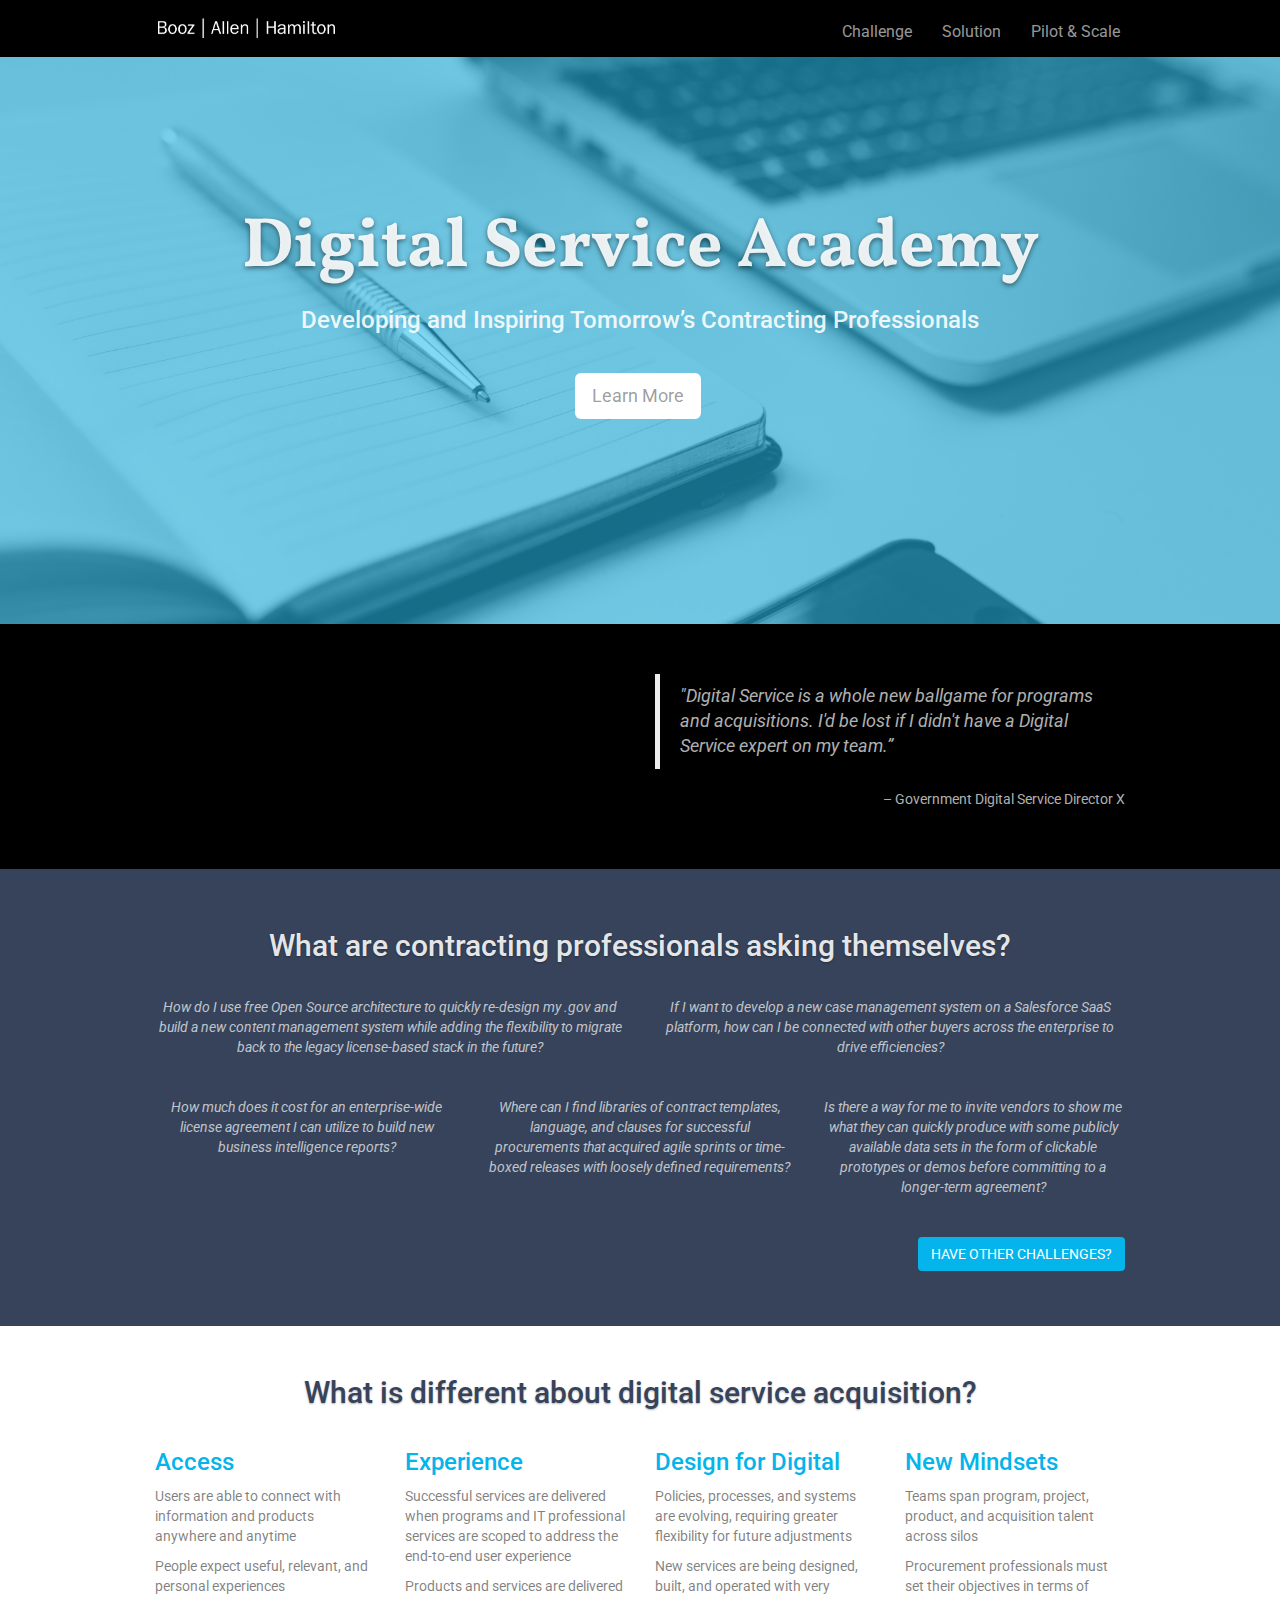
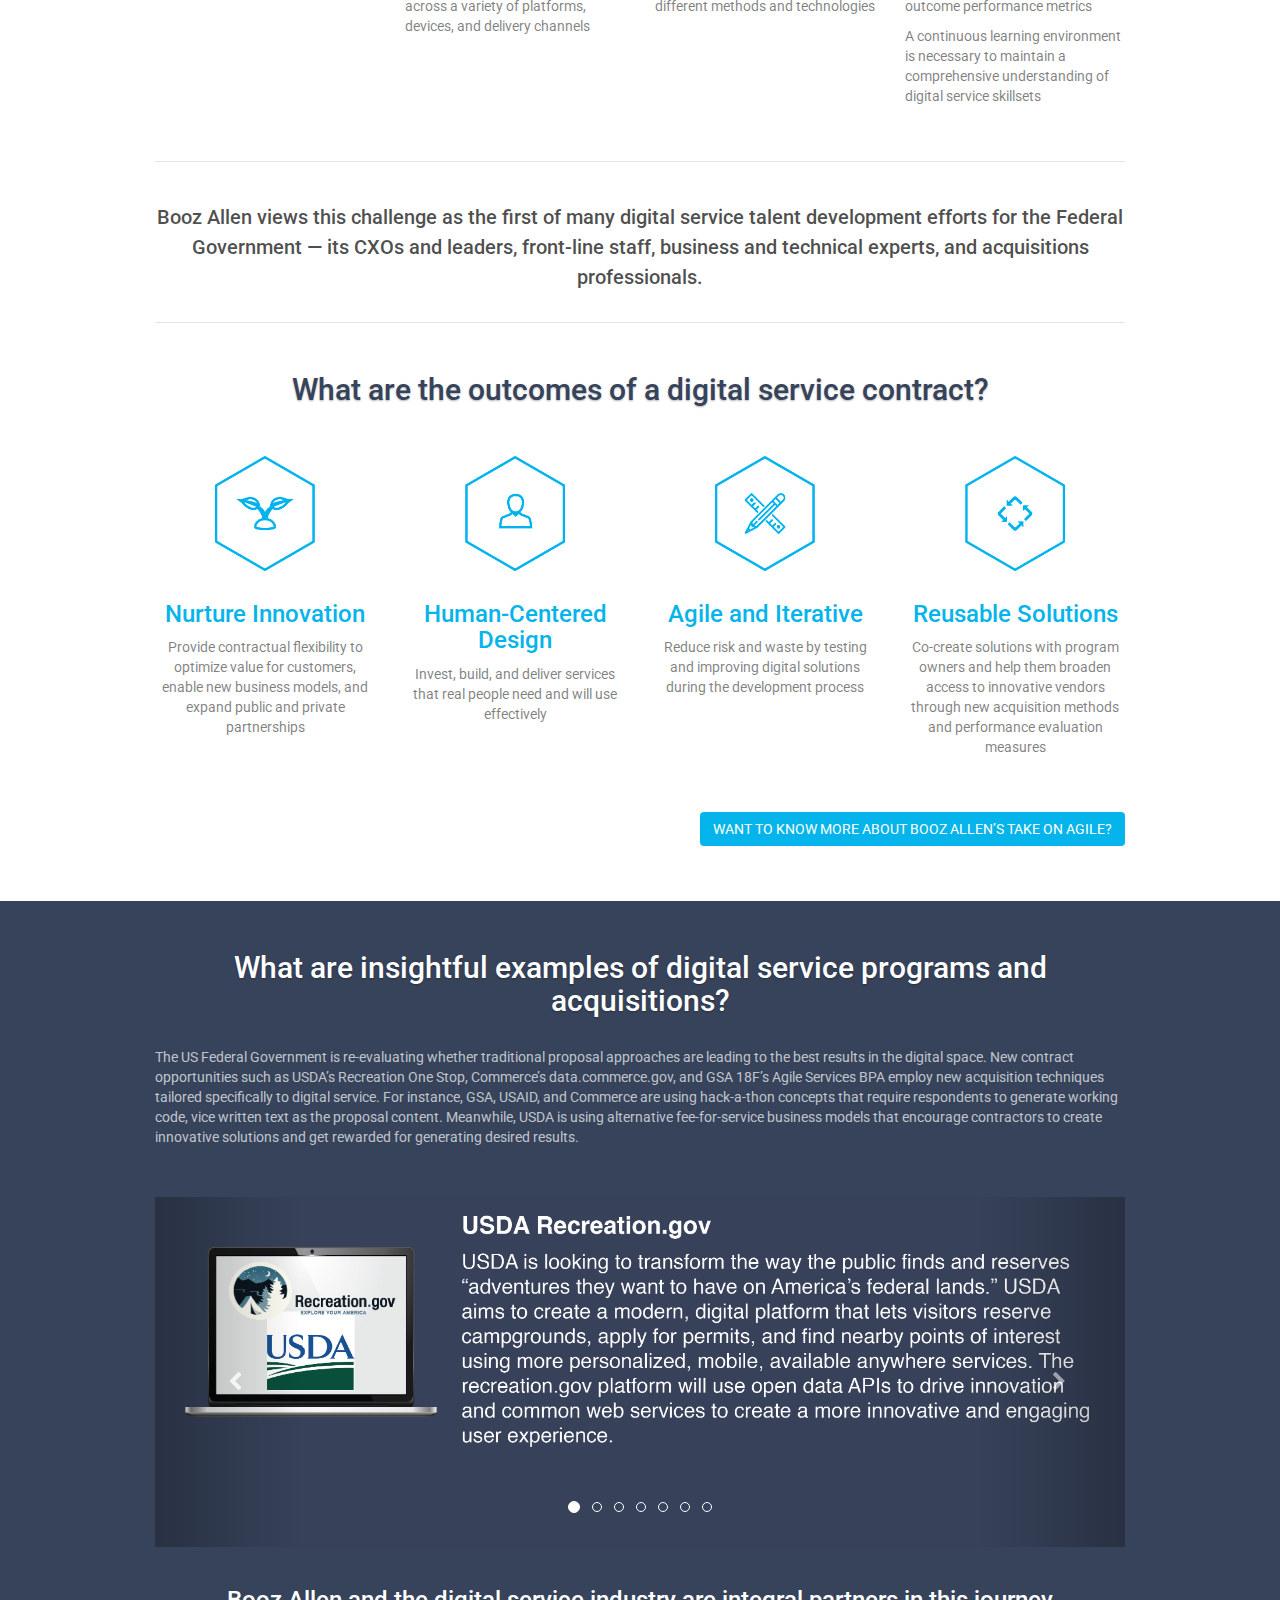
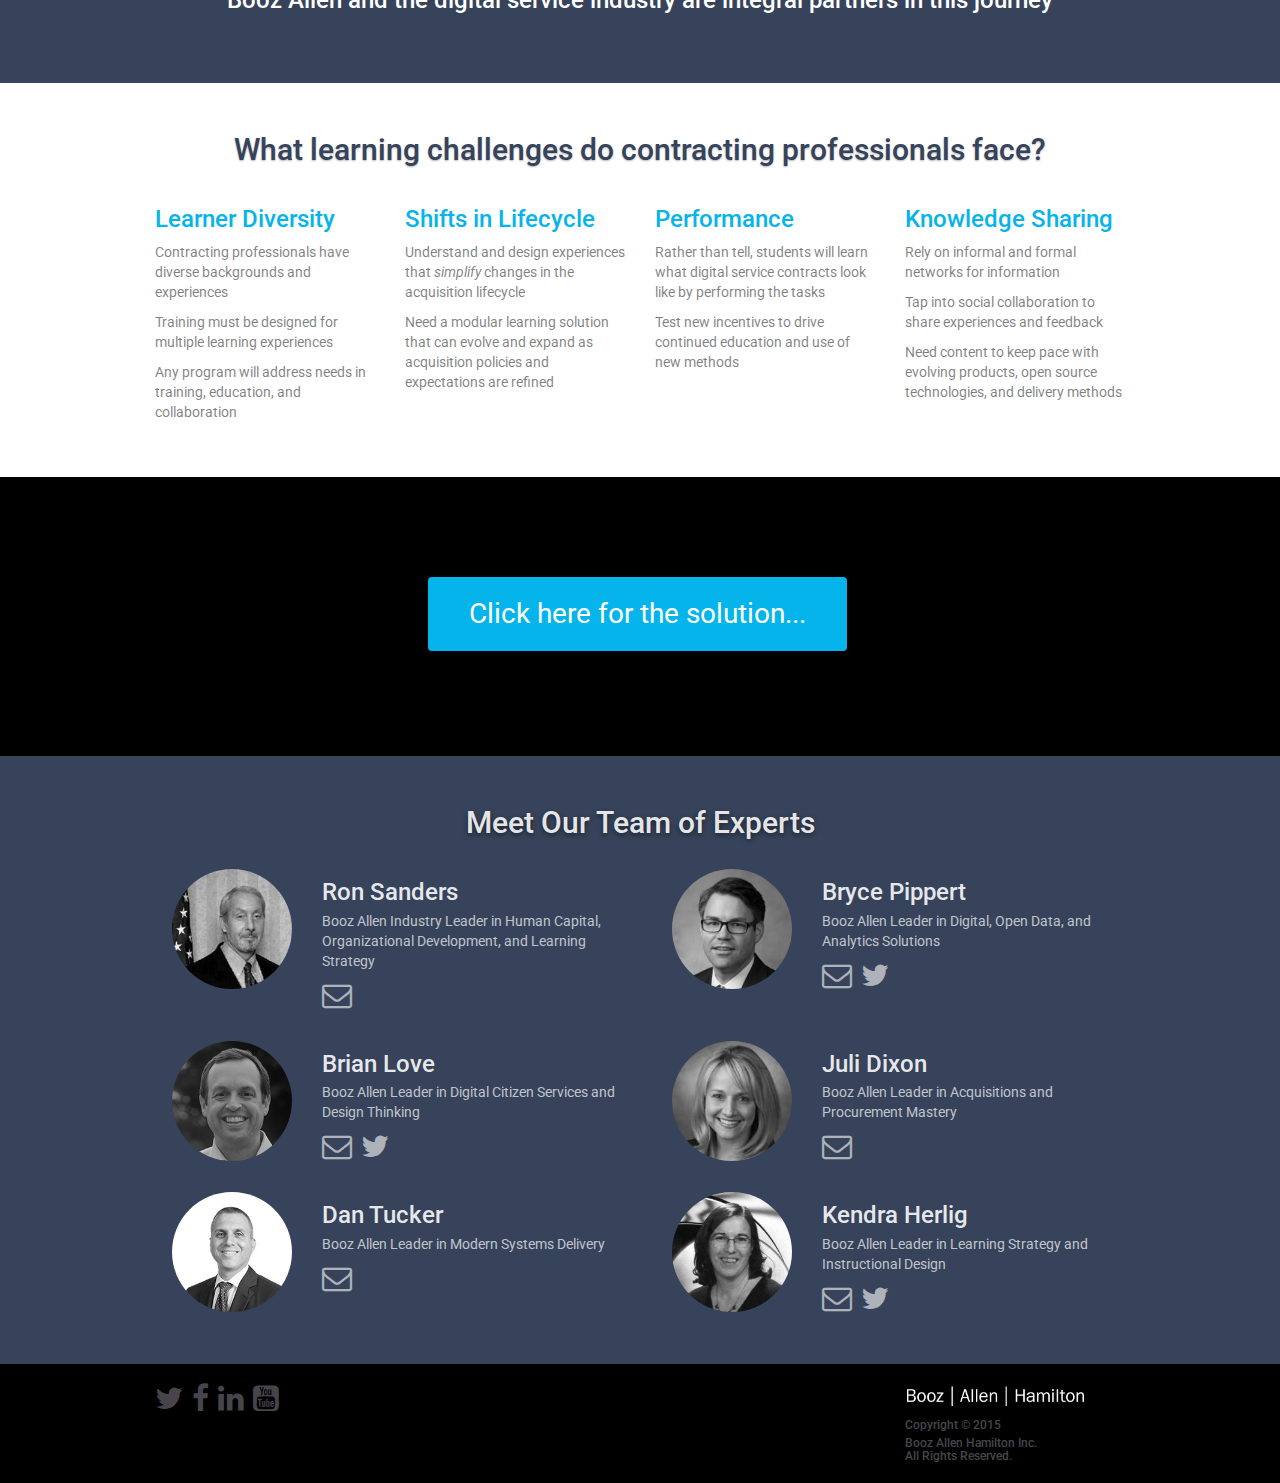
==== commit 66a5bfad: "updated to sticky nav" ====
--- a/index.html
+++ b/index.html
@@ -24,7 +24,7 @@
   <div class="page-container">
 
     <!-- Navigation Bloc -->
-    <div class="bloc bgc-black d-bloc" id="nav-bloc">
+    <div class="bloc bgc-black d-bloc navbar-fixed-top" id="nav-bloc">
       <div class="container">
         <nav class="navbar row">
           <div class="navbar-header">
--- a/style.css
+++ b/style.css
@@ -253,6 +253,12 @@
 
 /* = NavBar
 -------------------------------------------------------------- */
+
+.navbar-nav li a:hover{
+	color: white !important;
+}
+
+
 
 .navbar{
 	margin-bottom: 0;
@@ -728,4 +734,4 @@
         margin-top: 50px;
         margin-bottom: 50px;
     }
-}+}
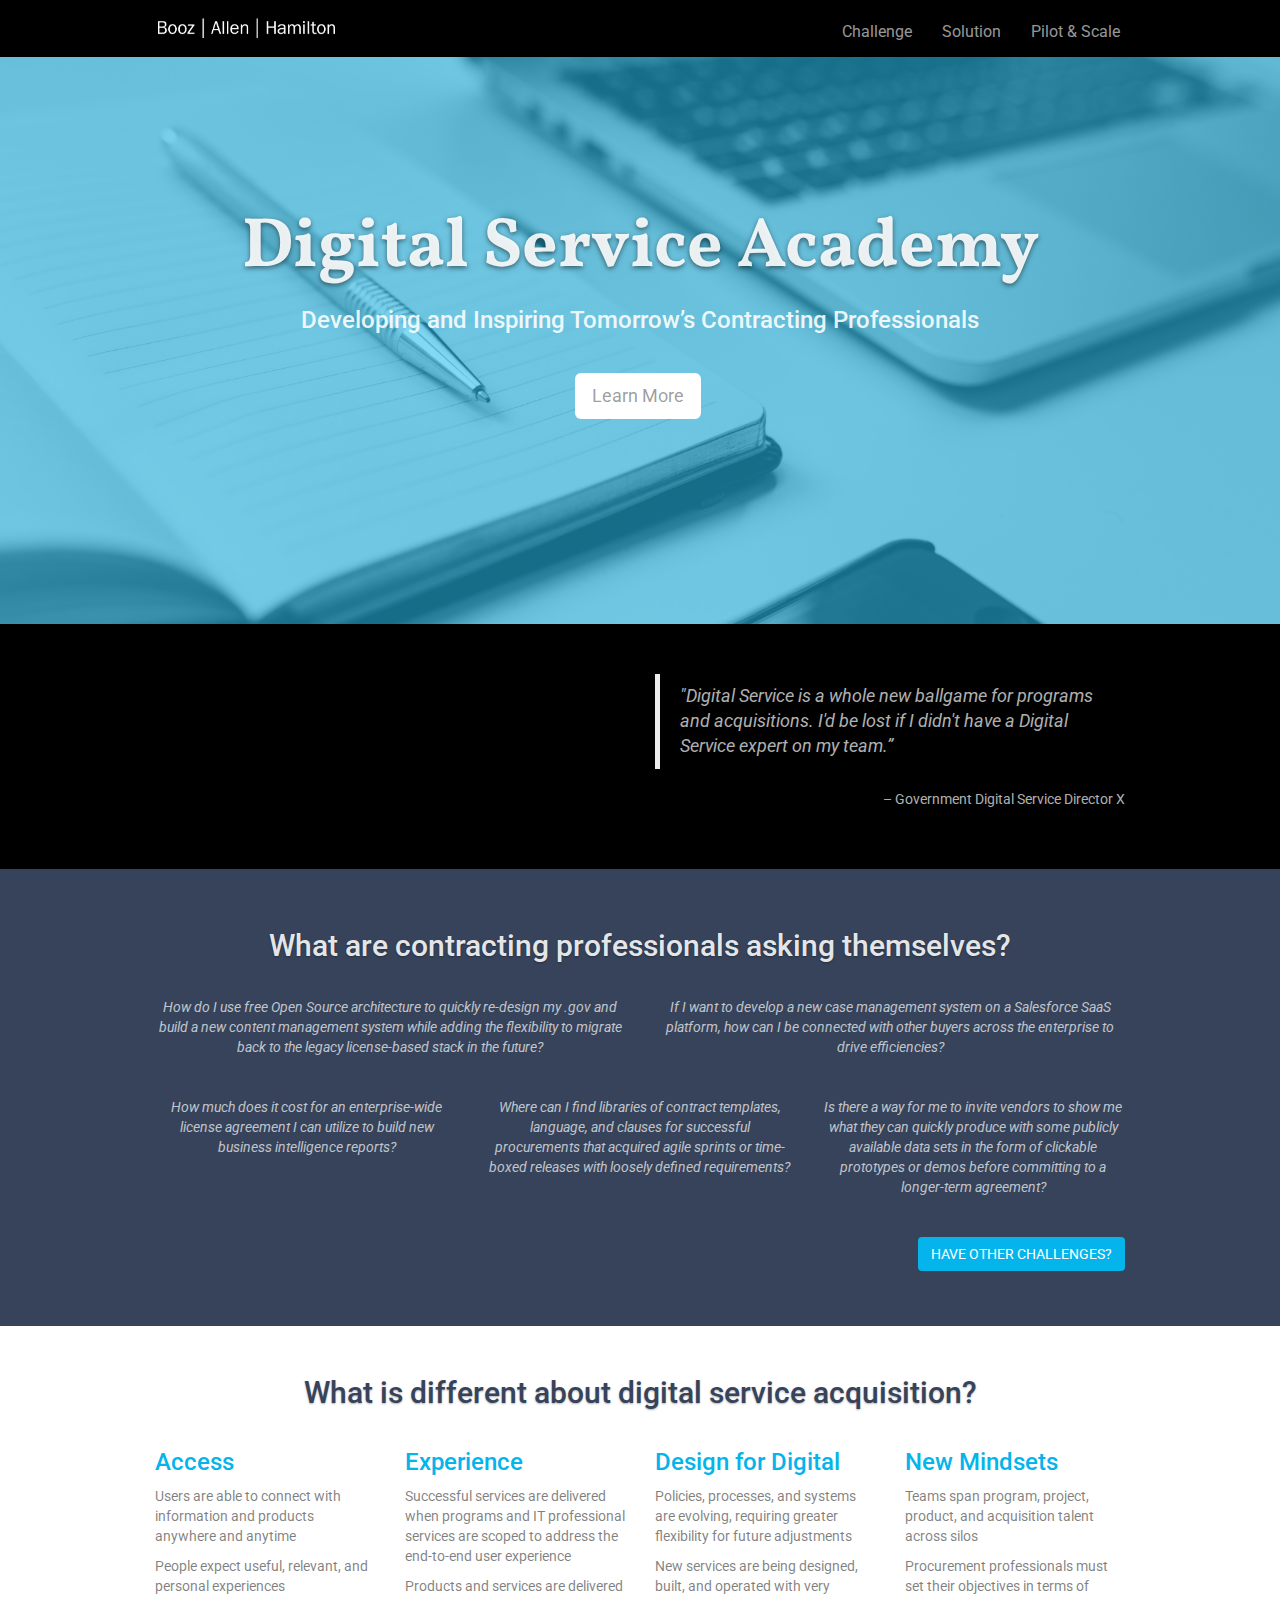
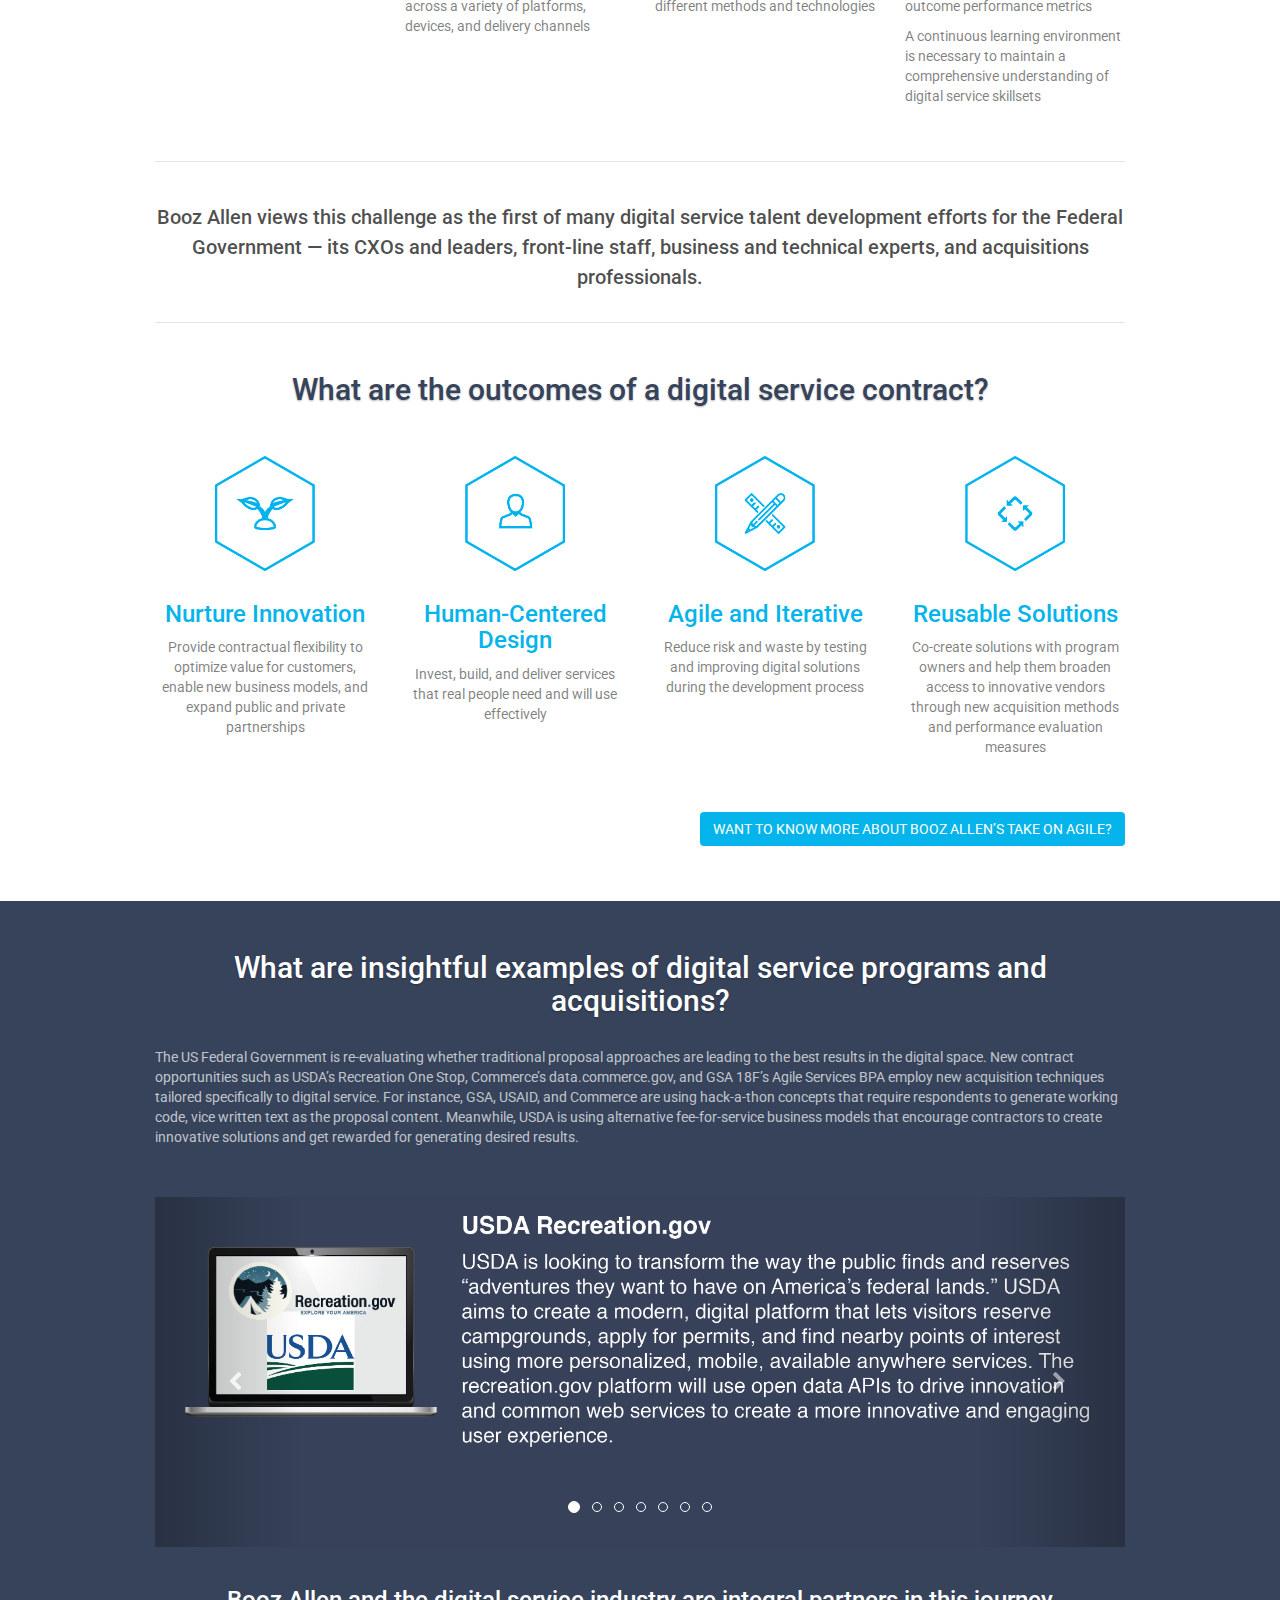
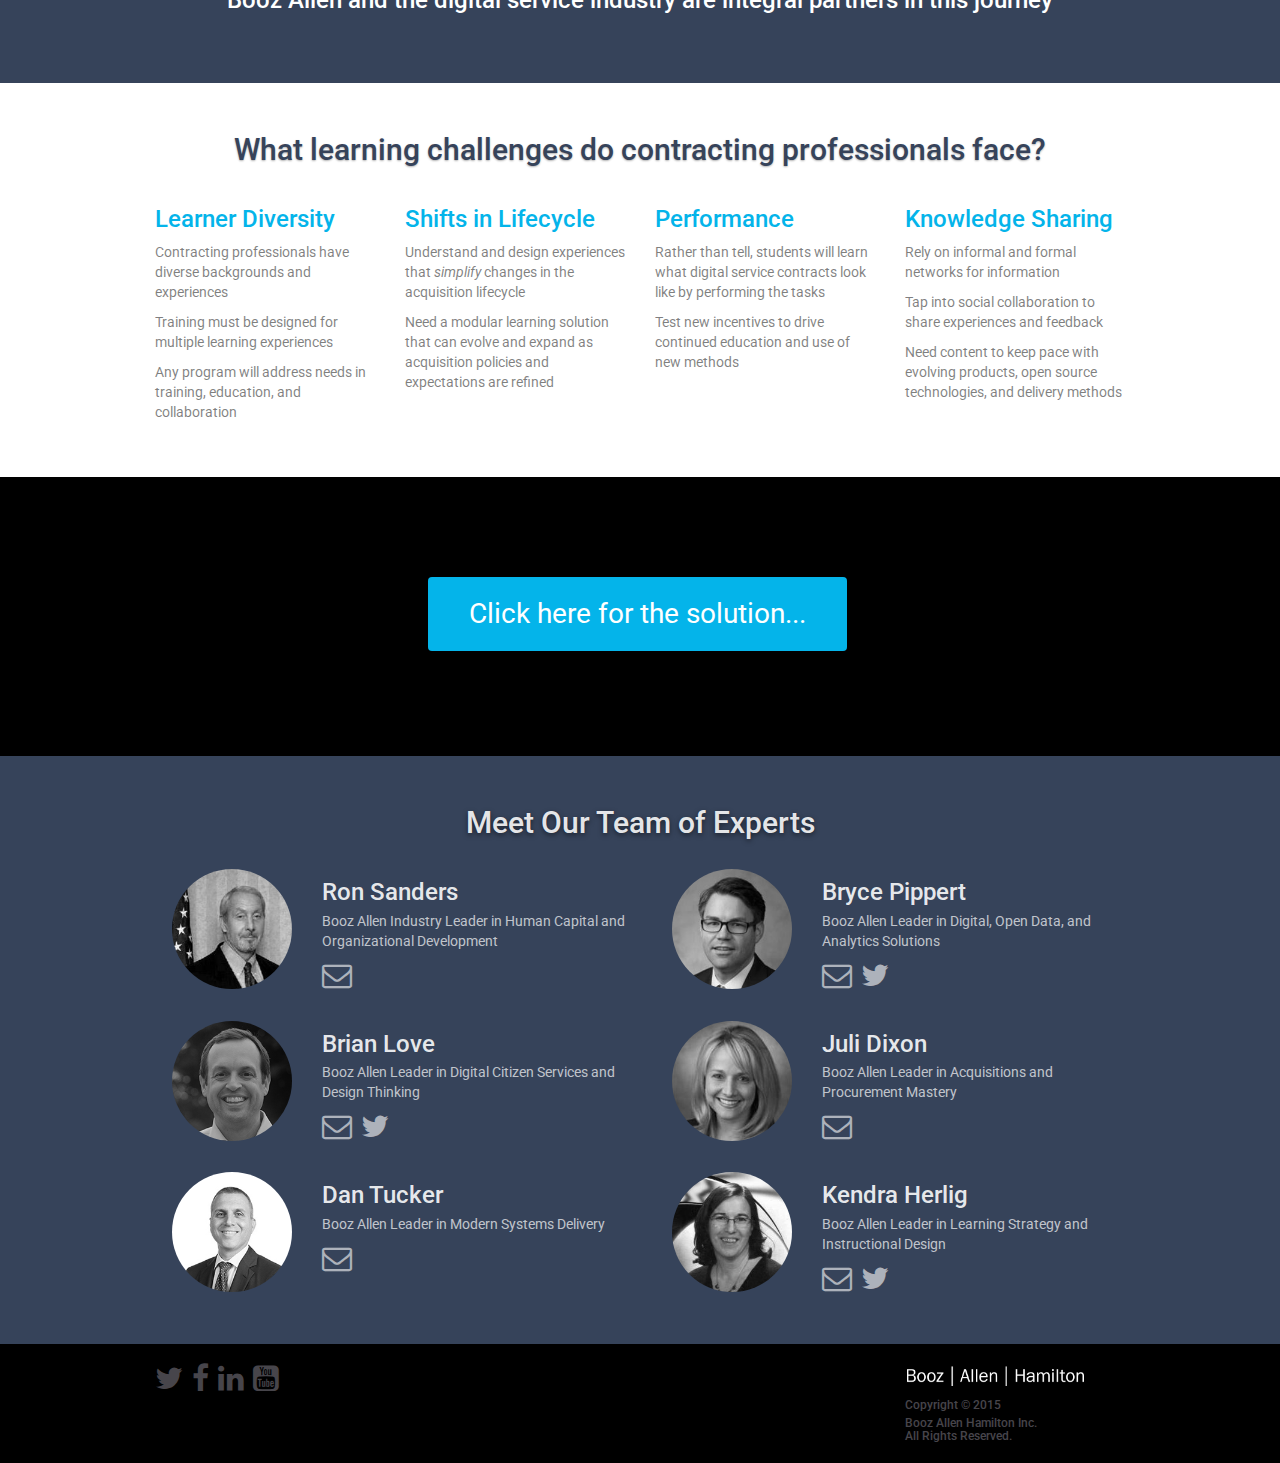
==== commit ad9dee64: "update logo link and contact bio" ====
--- a/index.html
+++ b/index.html
@@ -16,6 +16,27 @@
   <script src="./js/bootstrap.js"></script>
   <script src="./js/blocs.js"></script>
 
+  <!-- Google Analytics -->
+  <script>
+    (function(i, s, o, g, r, a, m) {
+      i['GoogleAnalyticsObject'] = r;
+      i[r] = i[r] || function() {
+        (i[r].q = i[r].q || []).push(arguments)
+      }, i[r].l = 1 * new Date();
+      a = s.createElement(o),
+        m = s.getElementsByTagName(o)[0];
+      a.async = 1;
+      a.src = g;
+      m.parentNode.insertBefore(a, m)
+    })(window, document, 'script', '//www.google-analytics.com/analytics.js', 'ga');
+
+    ga('create', 'UA-63076956-2', 'auto', {
+      'cookiePath': '/digital-service-academy/'
+    });
+    ga('send', 'pageview');
+  </script>
+  <!-- Google Analytics END -->
+
   <title>Digital Service Academy</title>
 </head>
 
@@ -28,7 +49,7 @@
       <div class="container">
         <nav class="navbar row">
           <div class="navbar-header">
-            <a class="navbar-brand" href="index.html">
+            <a class="navbar-brand" href="http://bah.com">
               <img src="img/booz-allen-logo.png" height="25px" />
             </a>
             <button id="nav-toggle" type="button" class="ui-navbar-toggle navbar-toggle" data-toggle="collapse" data-target=".navbar-1">
@@ -484,7 +505,7 @@
               Ron Sanders
             </h3>
             <p>
-              Booz Allen Industry Leader in Human Capital, Organizational Development, and Learning Strategy
+              Booz Allen Industry Leader in Human Capital and Organizational Development
             </p>
             <a href="mailto:sanders_ron@bah.com" target="_blank">
               <span class="fa fa-envelope-o icon icon-mail icon-md pull-left"></span>
@@ -634,27 +655,6 @@
   </div>
   <!-- Main container END -->
 
-  <script>
-    (function(i, s, o, g, r, a, m) {
-      i['GoogleAnalyticsObject'] = r;
-      i[r] = i[r] || function() {
-        (i[r].q = i[r].q || []).push(arguments)
-      }, i[r].l = 1 * new Date();
-      a = s.createElement(o),
-        m = s.getElementsByTagName(o)[0];
-      a.async = 1;
-      a.src = g;
-      m.parentNode.insertBefore(a, m)
-    })(window, document, 'script', '//www.google-analytics.com/analytics.js', 'ga');
-
-    ga('create', 'UA-63076956-2', 'auto');
-    ga('send', 'pageview');
-  </script>
-
 </body>
 
-<!-- Google Analytics -->
-
-<!-- Google Analytics END -->
-
 </html>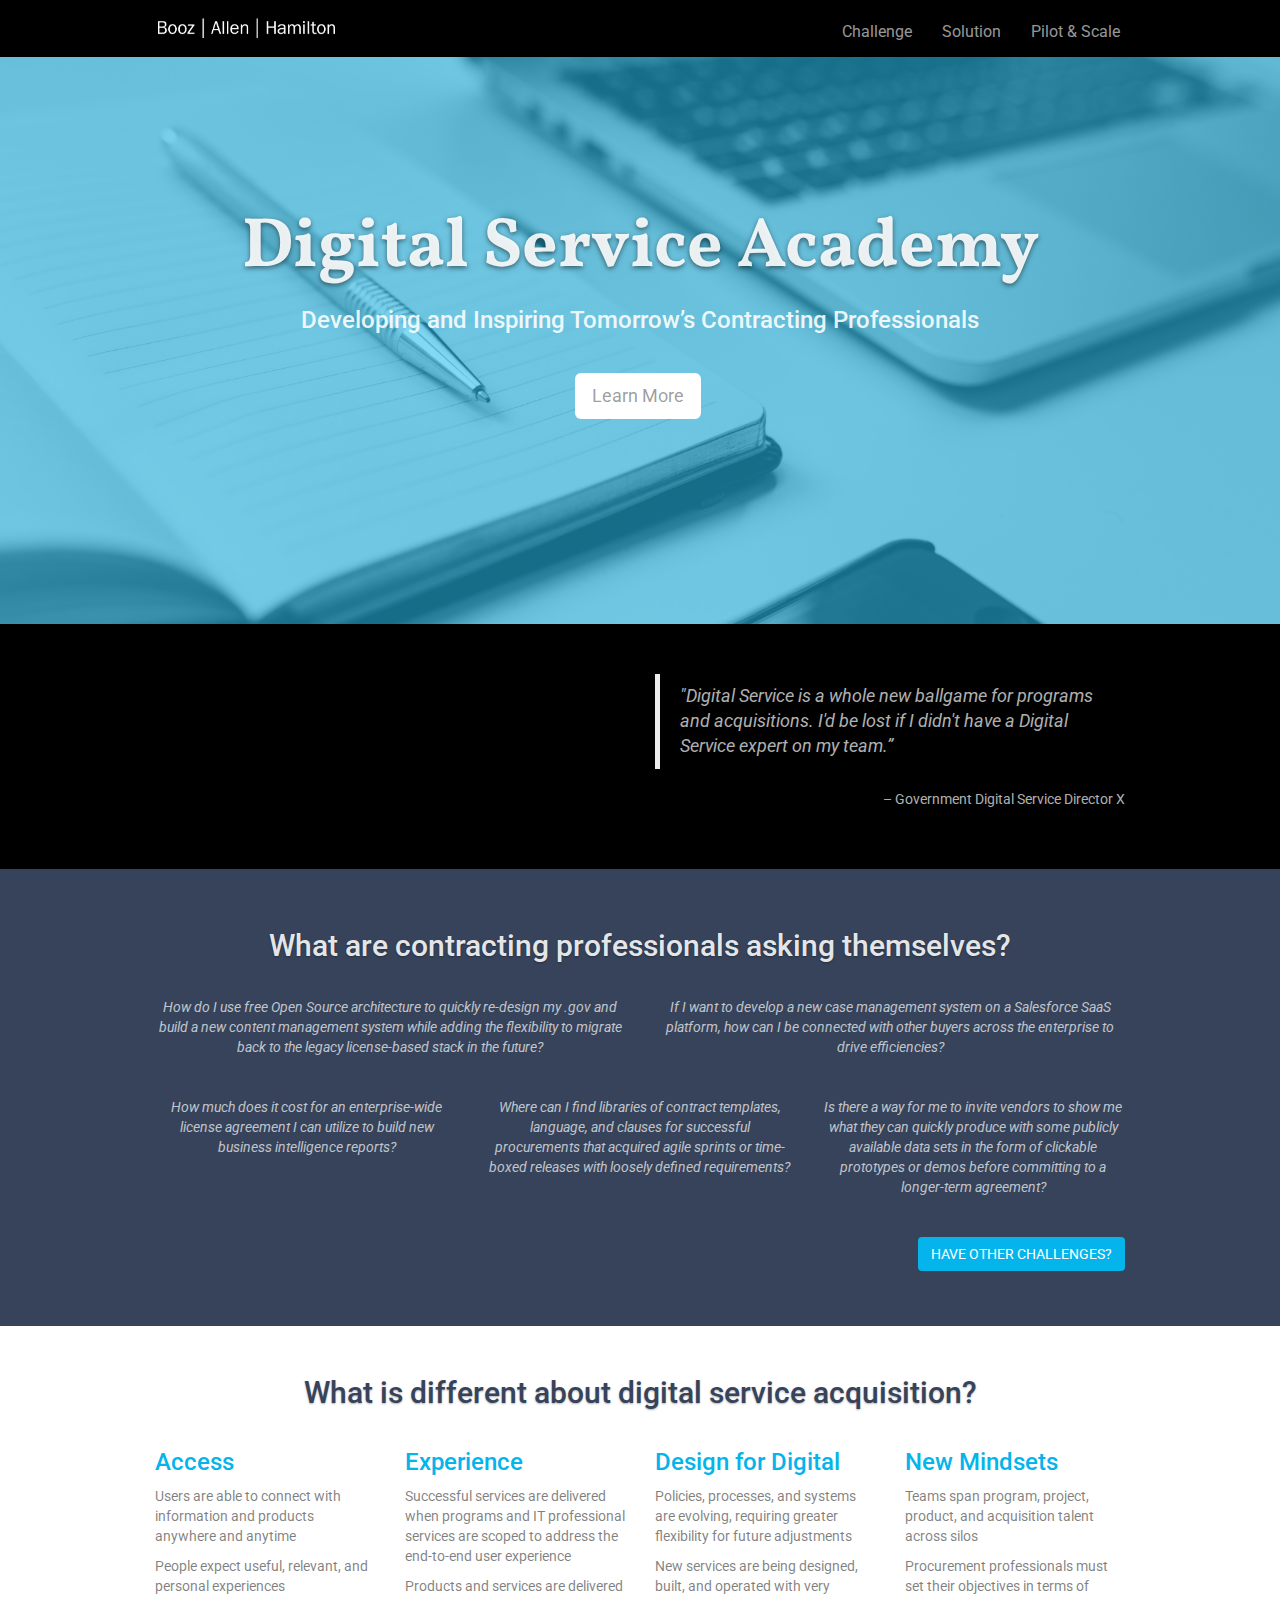
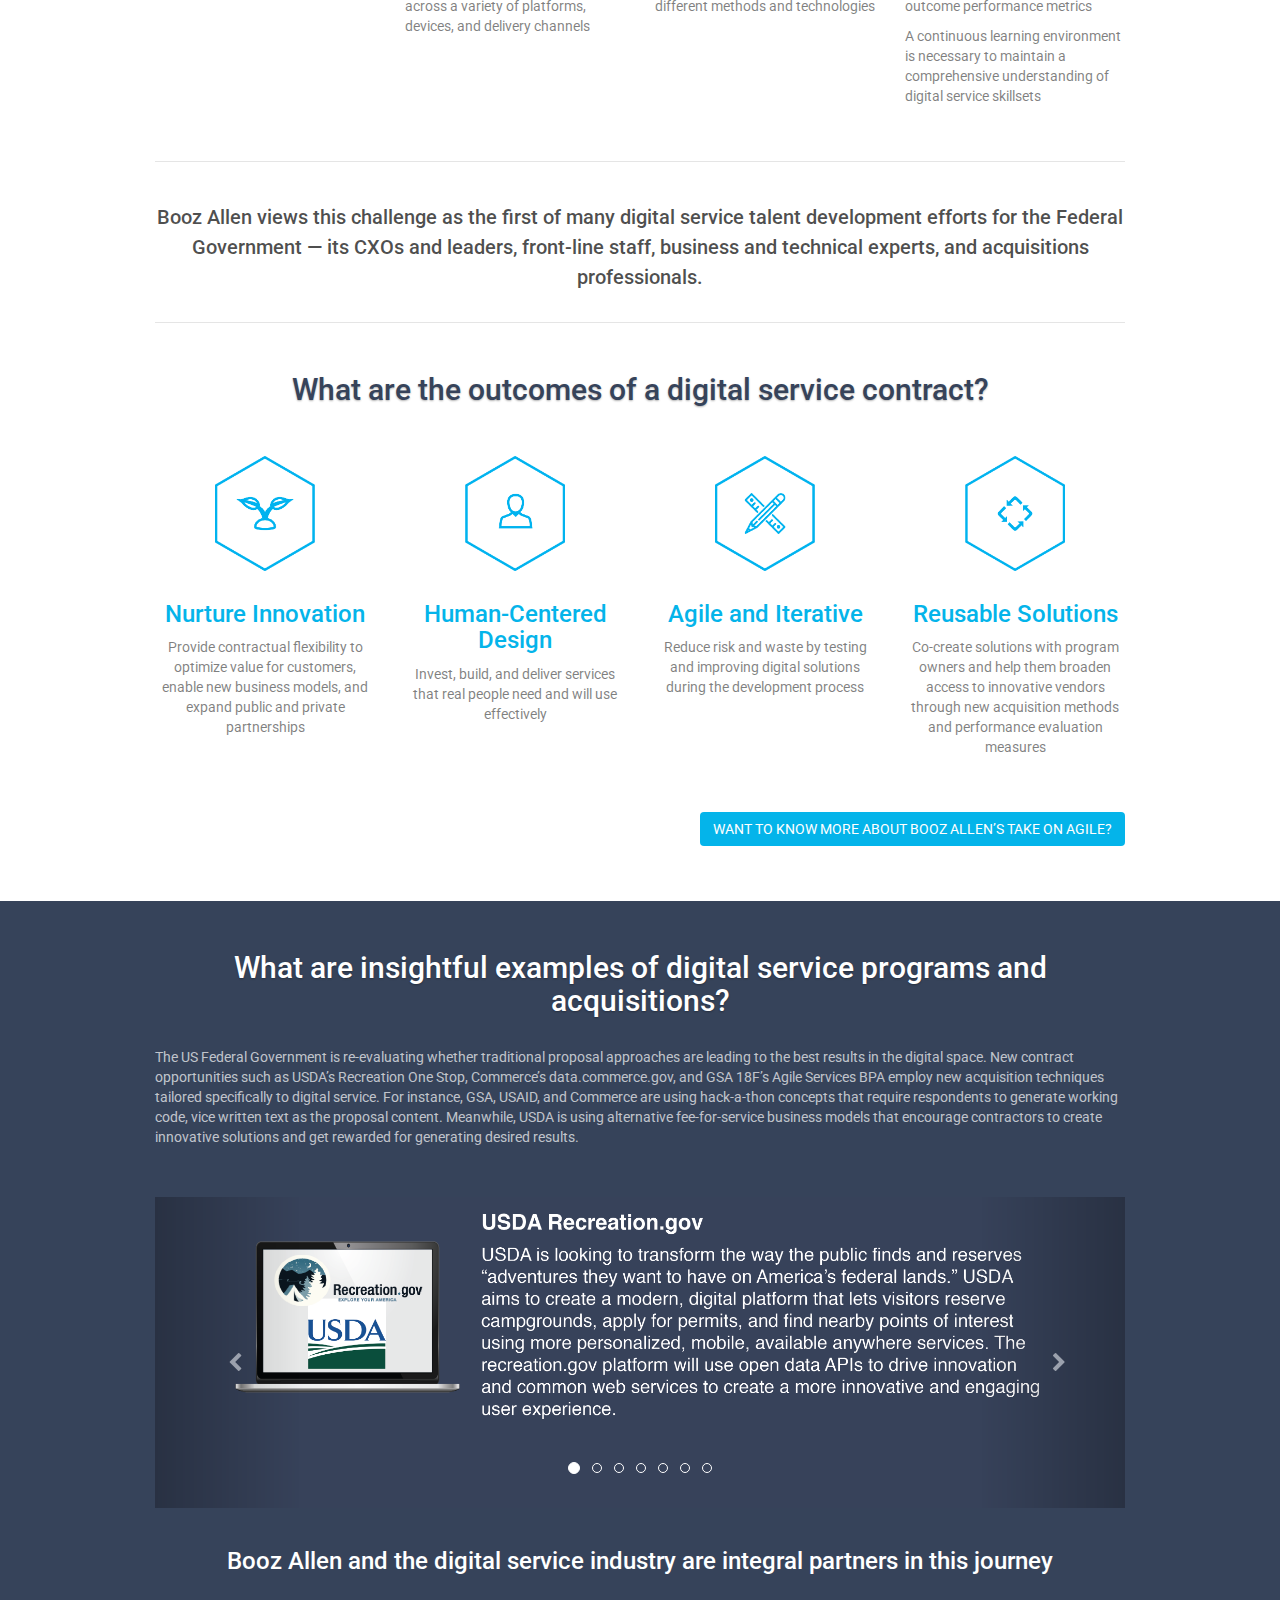
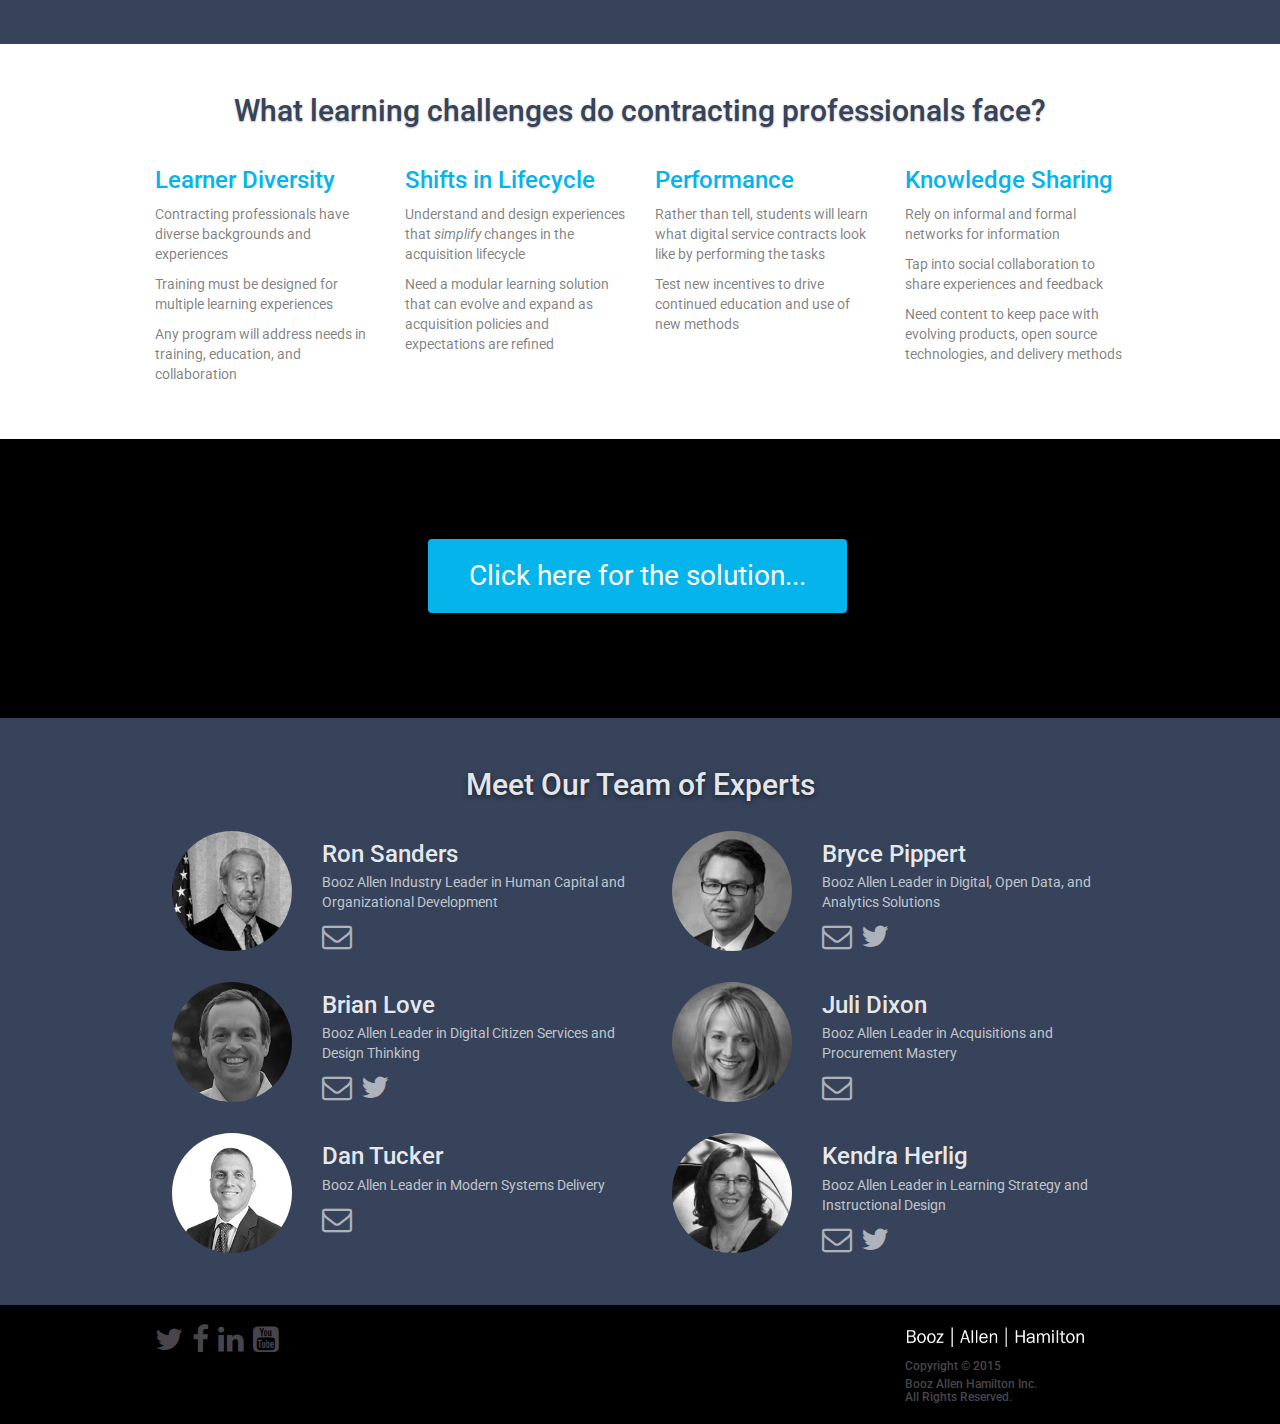
==== commit dc15da30: "fixed logo link for IE issue" ====
--- a/index.html
+++ b/index.html
@@ -49,7 +49,7 @@
       <div class="container">
         <nav class="navbar row">
           <div class="navbar-header">
-            <a class="navbar-brand" href="http://bah.com">
+            <a class="navbar-brand" href="http://www.bah.com">
               <img src="img/booz-allen-logo.png" height="25px" />
             </a>
             <button id="nav-toggle" type="button" class="ui-navbar-toggle navbar-toggle" data-toggle="collapse" data-target=".navbar-1">
